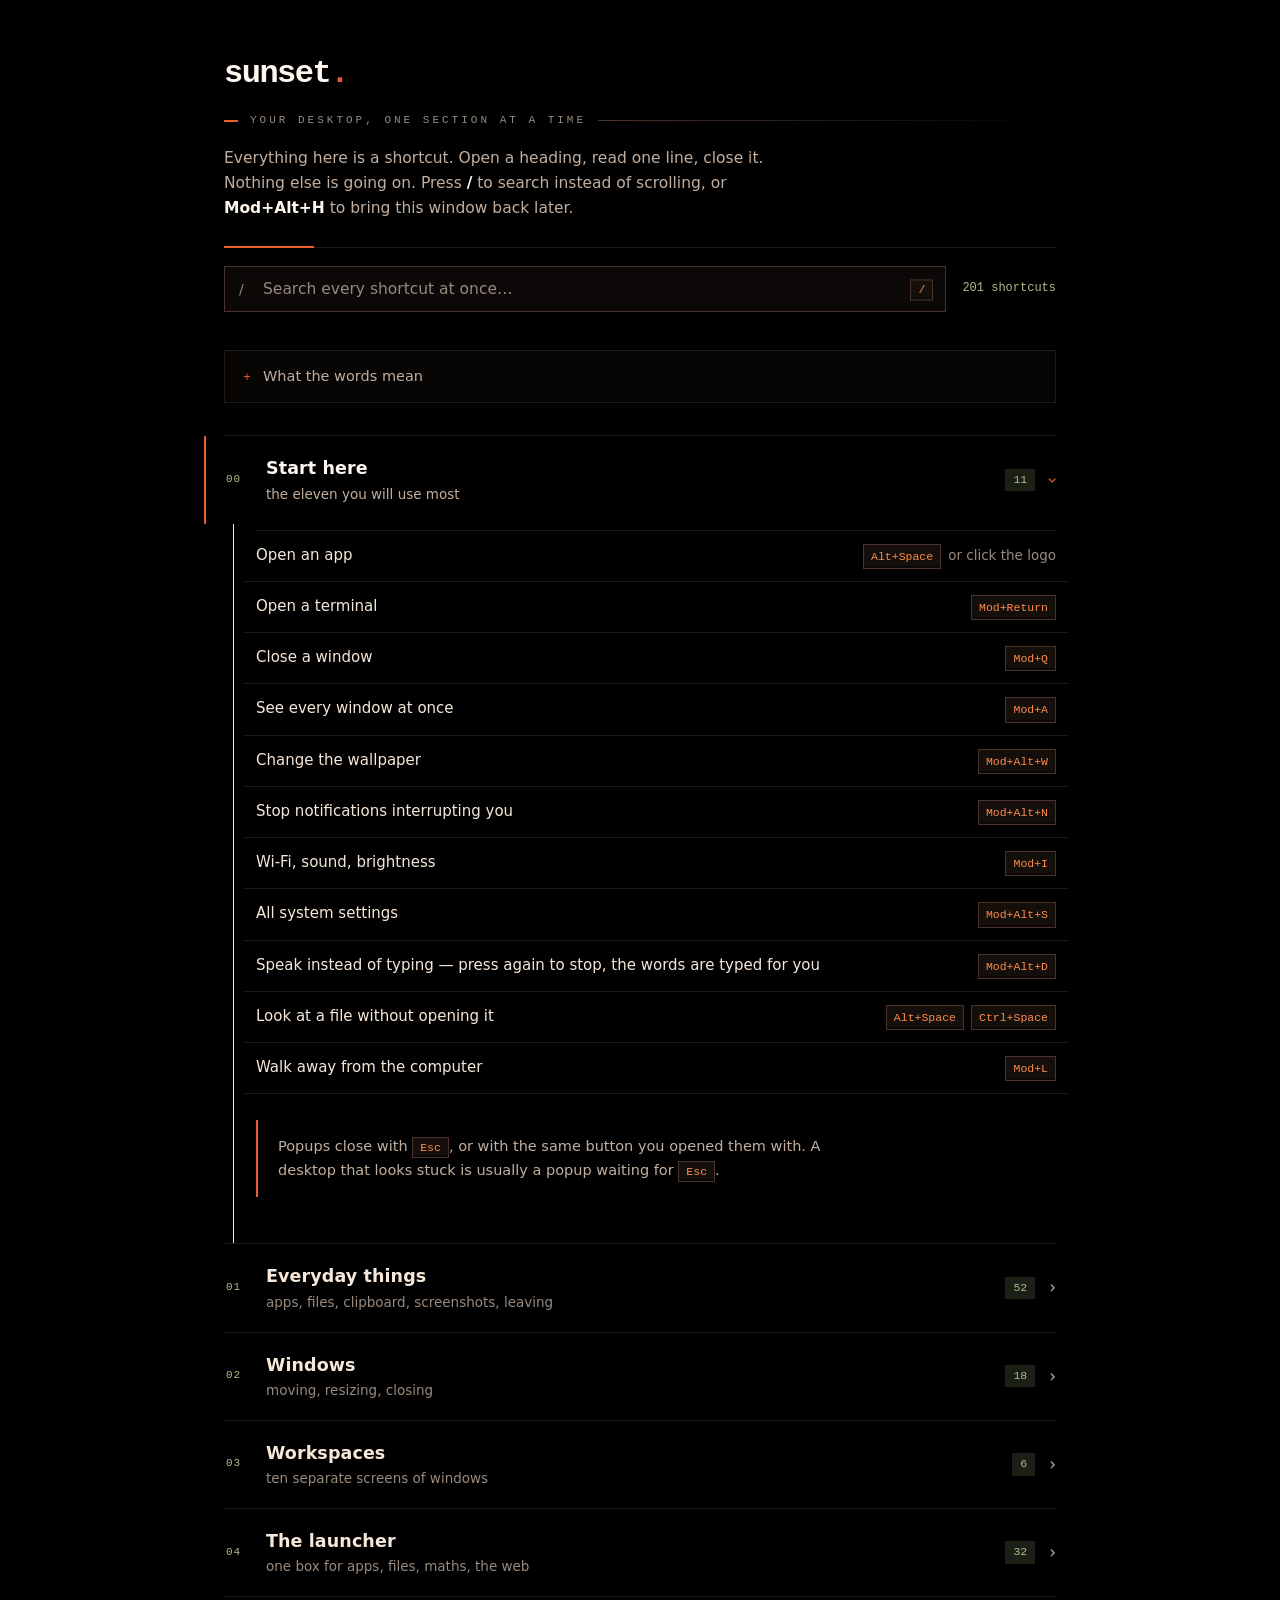
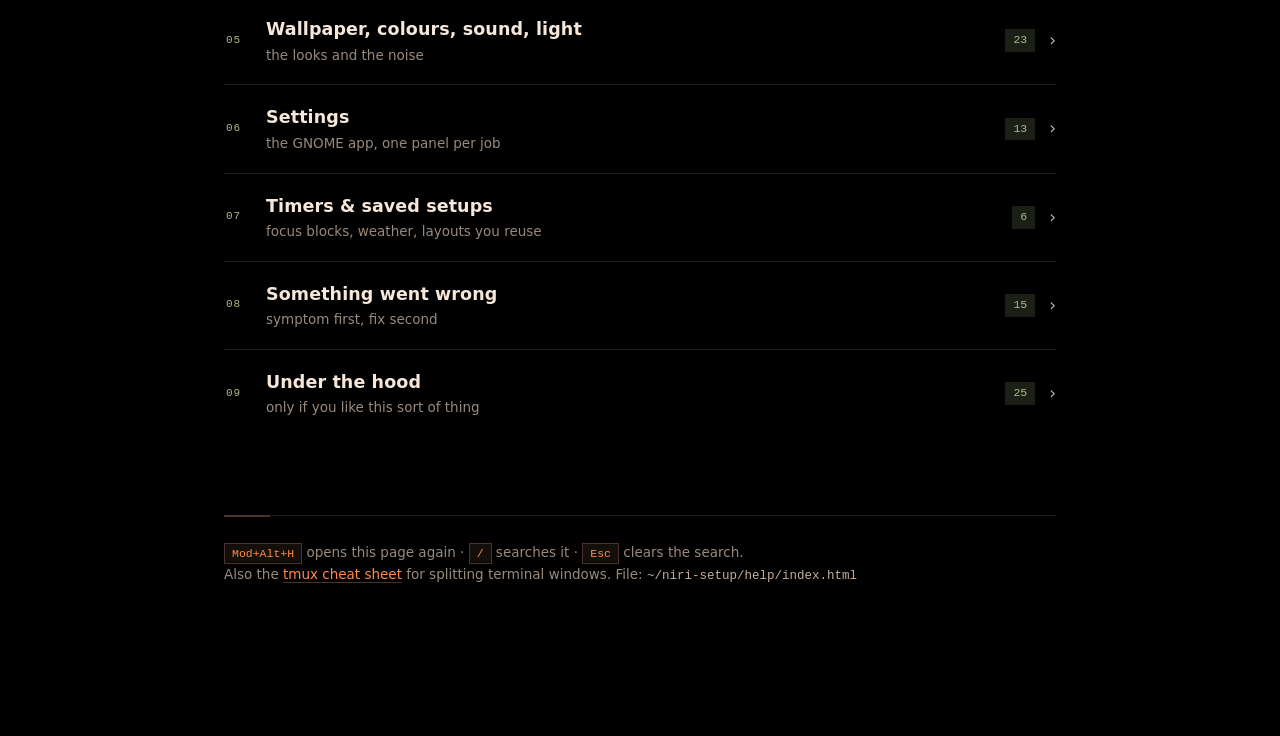
==== help/index.html @ d9ef0328 "lts" ====
<!DOCTYPE html>
<html lang="en">
<head>
<meta charset="UTF-8">
<meta name="viewport" content="width=device-width, initial-scale=1.0">
<title>sunset. — Your Desktop, at a Glance</title>
<!--
  help/index.html — the one help page for this desktop.

  DESIGN: progressive disclosure. Ten headings, ONE section open at a time
  (Start here ships open). The first screen is a list of ten short lines, so
  you can see the whole guide without reading any of it. You open only the
  section you need; searching below opens the matches and nothing else.

  Rules for editing:
    * Ten sections, no more. If a section grows past ~20 rows, split the
      overflow into its own section or push it into a collapsed <details>.
    * Every row answers "I want to ___", never "the action called ___ does".
    * Group rows under a short .sub label (Move / Resize / Close) so the open
      section scans in chunks instead of one long list.
    * Accent orange means ONE thing: a key you press. Prose never wears it.
    * Prose is sans-serif; the mono face is reserved for the wordmark,
      keycaps and commands.
    * Terminal material, config paths and IPC targets go in a collapsed
      <details class="more"> at the bottom of a section — never inline.
    * Only real, currently-bound things get a shortcut. No aspirational
      controls, no placeholders.
  Replaces the in-shell Help Center popup (deleted 2026-10-02); opened by
  scripts/open-help.sh (Mod+Alt+H) in a Brave --app window, re-run to close.
  Self-contained: inline CSS + JS, no external deps.
  Theme: Sunset Orange AMOLED (taste.md tokens).

  Updated 2026-10-04 to cover the utilities added since it was written:
  voice dictation (whisrs, Mod+Alt+D / Mod+Alt+Shift+D / Mod+Alt+Escape),
  the launcher Quick Look preview (Ctrl+Space), the screenshot menu's real
  row list, the Now Playing card as a player AND a downloader (Mod+Alt+M),
  and the launcher's pinned Controls section. Every keycap on this page is
  checked against niri/binds.kdl + niri/binds-quickshell.kdl, and every
  "rows 1-N" claim is checked against the owning QML's own list.
-->
<style>
  /* ------------------------------------------------------------------
     Palette. Warm off-white ramp on AMOLED black so body text is
     comfortable to read for long stretches; the sunset orange is reserved
     for ONE job — something you can press. Olive is the quiet second
     voice (section numbers, counts). Everything has >= 4.5:1 on #000.
     ------------------------------------------------------------------ */
  :root {
    --bg: #000000;
    --bg-soft: #070504;
    --panel: #0C0807;
    --panel-warm: #150F0C;
    --line: #241A15;
    --line-strong: #4A332A;
    --accent: #E85D2F;
    --accent-hi: #FF8B4A;
    --olive: #A9BE86;
    --olive-dim: rgba(169, 190, 134, 0.16);
    --text: #F6E7D9;
    --text-hi: #FFF6EE;
    --text-2: #C2AE9E;
    --text-3: #98897D;
    --sans: "Noto Sans", system-ui, "Segoe UI", Roboto, Arial, sans-serif;
    --mono: "JetBrainsMono NF", "JetBrains Mono", ui-monospace, monospace;
  }
  * { box-sizing: border-box; margin: 0; padding: 0; }
  html { scroll-behavior: smooth; }
  body {
    background: var(--bg);
    color: var(--text);
    font-family: var(--sans);
    font-size: 15.5px;
    line-height: 1.62;
    -webkit-font-smoothing: antialiased;
    min-height: 100vh;
  }
  /* Resting glow, top right. No animation — taste.md: glow only at rest. */
  body::before {
    content: ""; position: fixed; top: 0; left: 0; right: 0; height: 460px;
    pointer-events: none; z-index: 0;
    background: radial-gradient(940px 380px at 72% -16%, rgba(var(--accent-rgb), 0.2), transparent 72%);
  }
  ::selection { background: var(--accent); color: var(--bg); }
  .wrap { position: relative; z-index: 1; max-width: 880px; margin: 0 auto; padding: 0 24px 150px; }

  /* ---------------- header ---------------- */
  header.hero { position: relative; padding: 48px 0 26px; border-bottom: 1px solid var(--line); }
  header.hero::after {
    content: ""; position: absolute; left: 0; bottom: -1px;
    width: 90px; height: 2px; background: var(--accent);
  }
  .wordmark {
    font-family: var(--mono); font-size: 32px; font-weight: 700;
    letter-spacing: -1.5px; color: var(--text-hi);
  }
  .wordmark .dot { color: var(--accent); }
  .hero .sub {
    margin-top: 12px; font-family: var(--mono); font-size: 11px;
    letter-spacing: 3px; color: var(--text-3);
  }
  .hero .lead {
    margin-top: 16px; max-width: 60ch; color: var(--text-2); font-size: 15.5px;
  }
  .hero .lead b { color: var(--text-hi); font-weight: 600; }

  /* ---------------- keycaps: the only orange in the body ---------------- */
  kbd {
    font-family: var(--mono); font-size: 11.5px; line-height: 1.5;
    color: var(--accent-hi); background: var(--panel-warm);
    border: 1px solid var(--line-strong); border-radius: 0;
    padding: 3px 7px; white-space: nowrap;
    box-shadow: inset 0 -2px 0 rgba(0, 0, 0, 0.45);
  }

  /* ---------------- search ---------------- */
  .toolbar {
    position: sticky; top: 0; z-index: 20;
    background: rgba(0, 0, 0, 0.93);
    backdrop-filter: blur(10px);
    padding: 18px 0 16px;
    display: flex; gap: 16px; align-items: center;
  }
  .searchbox { position: relative; flex: 1; }
  .searchbox input {
    width: 100%; background: var(--panel); color: var(--text-hi);
    border: 1px solid var(--line-strong); padding: 13px 14px 13px 38px;
    font-family: var(--sans); font-size: 15.5px; outline: none;
    transition: border-color 120ms linear, box-shadow 120ms linear;
  }
  .searchbox input::placeholder { color: var(--text-3); }
  .searchbox input:focus { border-color: var(--accent); box-shadow: 0 0 0 3px rgba(var(--accent-rgb), 0.13); }
  .searchbox .mag { position: absolute; left: 15px; top: 50%; transform: translateY(-50%); color: var(--text-3); font-size: 14px; pointer-events: none; }
  .searchbox .kbd-hint { position: absolute; right: 13px; top: 50%; transform: translateY(-50%); }
  .count { font-family: var(--mono); font-size: 12px; color: var(--olive); white-space: nowrap; }

  /* ---------------- collapsed side panels ---------------- */
  details.vocab { margin-top: 22px; background: var(--bg-soft); border: 1px solid var(--line); }
  details.vocab > summary, details.more > summary {
    cursor: pointer; padding: 14px 18px; color: var(--text-2);
    font-size: 14.5px; list-style: none;
    transition: color 120ms linear, background 120ms linear;
  }
  details.vocab > summary::-webkit-details-marker, details.more > summary::-webkit-details-marker { display: none; }
  details.vocab > summary::before, details.more > summary::before {
    content: "+"; display: inline-block; width: 20px;
    font-family: var(--mono); font-size: 13px; color: var(--accent);
  }
  details.vocab[open] > summary::before, details.more[open] > summary::before { content: "2"; }
  details.vocab > summary:hover, details.more > summary:hover { color: var(--text-hi); background: rgba(var(--text-rgb), 0.02); }
  .vocab-grid {
    display: grid; grid-template-columns: repeat(auto-fit, minmax(190px, 1fr));
    gap: 26px 34px; padding: 8px 18px 24px;
  }
  .vocab-grid dt { color: var(--text-hi); font-size: 14.5px; font-weight: 600; }
  .vocab-grid dd { color: var(--text-2); font-size: 13.5px; margin-top: 4px; }

  /* ---------------- sections: one open at a time ---------------- */
  main { margin-top: 32px; }
  details.sec { border-top: 1px solid var(--line); }
  details.sec.hidden { display: none; }
  details.sec > summary {
    cursor: pointer; list-style: none;
    display: flex; align-items: center; gap: 20px;
    padding: 18px 20px; margin: 0 -20px;
    border-left: 2px solid transparent;
    transition: background 130ms linear, border-color 130ms linear;
  }
  details.sec > summary::-webkit-details-marker { display: none; }
  details.sec > summary:hover { background: var(--bg-soft); }
  .sec-num { font-family: var(--mono); font-size: 11px; color: var(--olive); letter-spacing: 1px; min-width: 20px; }
  .sec-main { flex: 1 1 auto; display: flex; flex-direction: column; gap: 1px; min-width: 0; }
  .sec-title { font-size: 17.5px; font-weight: 600; color: var(--text); letter-spacing: 0.1px; }
  .sec-hint { font-size: 13.5px; color: var(--text-3); }
  .sec-meta { display: flex; align-items: center; gap: 14px; flex-shrink: 0; }
  .sec-count {
    font-family: var(--mono); font-size: 11.5px; color: var(--olive);
    background: var(--olive-dim); border: 1px solid rgba(var(--olive-rgb), 0.2);
    padding: 2px 8px; white-space: nowrap;
  }
  .chev { font-size: 17px; color: var(--text-2); transition: transform 160ms ease, color 160ms ease; display: inline-block; line-height: 1; }
  details.sec > summary:hover .chev { color: var(--accent-hi); }
  details.sec > summary:hover .sec-title { color: var(--text-hi); }
  details.sec > summary:hover .sec-count { background: rgba(var(--olive-rgb), 0.22); }
  details.sec[open] > summary {
    border-left-color: var(--accent);
    background: linear-gradient(90deg, rgba(var(--accent-rgb), 0.09), rgba(var(--accent-rgb), 0) 55%);
  }
  details.sec[open] > summary .sec-title { color: var(--text-hi); }
  details.sec[open] > summary .sec-hint { color: var(--text-2); }
  details.sec[open] .chev { transform: rotate(90deg); color: var(--accent); }

  .sec-body {
    padding: 6px 0 40px 22px;
    border-left: 1px solid var(--line);
    margin-left: 9px;
  }
  details.sec[open] > .sec-body { border-left-color: rgba(var(--accent-rgb), 0.4); }
  .sec-body .blurb { color: var(--text-2); font-size: 15px; max-width: 62ch; margin: 6px 0 26px; }
  .sec-body .blurb kbd { font-size: 11px; }

  /* ---------------- chunk labels inside an open section ---------------- */
  .sub {
    display: flex; align-items: center; gap: 12px;
    font-family: var(--mono); font-size: 10.5px; letter-spacing: 2.2px;
    color: var(--olive); text-transform: uppercase;
    margin: 30px 0 8px;
  }
  .sub::before { content: ""; width: 14px; height: 2px; background: var(--accent); flex: 0 0 auto; }
  .sub::after { content: ""; flex: 1 1 auto; height: 1px; background: linear-gradient(90deg, var(--line-strong), transparent); }
  .sub:first-of-type { margin-top: 8px; }

  /* ---------------- rows ---------------- */
  .rows { border-top: 1px solid var(--line); }
  .row {
    display: flex; justify-content: space-between; align-items: baseline;
    gap: 10px 30px; padding: 12px 12px; margin: 0 -12px;
    border-bottom: 1px solid var(--line); flex-wrap: wrap;
    transition: background 110ms linear;
  }
  .row:hover { background: rgba(var(--text-rgb), 0.022); }
  .row.hidden { display: none; }
  .row .desc { color: var(--text); font-size: 15px; min-width: 0; flex: 1 1 280px; }
  .row .desc .dim { color: var(--text-3); }
  .row .desc .danger { color: var(--accent-hi); }
  .row .keys { display: flex; align-items: baseline; gap: 7px; flex-wrap: wrap; justify-content: flex-end; min-width: 0; }
  .row > * { min-width: 0; }
  .row .hint { font-size: 13.5px; color: var(--text-3); white-space: nowrap; }
  .pill {
    font-family: var(--mono); font-size: 11.5px; color: var(--text-2);
    background: var(--panel); border: 1px solid var(--line);
    padding: 3px 8px; max-width: 100%; overflow-wrap: anywhere;
  }
  .pill.cmd { color: var(--accent-hi); border-color: var(--line-strong); background: var(--panel-warm); }
  .empty-msg {
    display: none; margin-top: 26px; padding: 18px 20px;
    background: var(--bg-soft); border: 1px solid var(--line);
    color: var(--text-2); font-size: 15px;
  }
  .empty-msg.visible { display: block; }

  /* searching: mark what survived */
  body.filtering .row:not(.hidden) { background: rgba(var(--accent-rgb), 0.07); }
  body.filtering .row:not(.hidden):hover { background: rgba(var(--accent-rgb), 0.11); }

  /* ---------------- notes & collapsed extras ---------------- */
  .note {
    margin: 26px 0 6px; padding: 15px 20px;
    background: rgba(var(--text-rgb), 0.028);
    border-left: 2px solid var(--accent);
    color: var(--text-2); font-size: 14.5px; max-width: 66ch;
  }
  .note b { color: var(--text-hi); font-weight: 600; }
  code { font-family: var(--mono); font-size: 12.5px; color: var(--text-2); }
  .note code { color: var(--accent-hi); }
  a { color: var(--accent-hi); text-decoration: none; border-bottom: 1px solid var(--line-strong); }
  a:hover { border-bottom-color: var(--accent); }

  details.more { margin-top: 28px; background: var(--bg-soft); border: 1px solid var(--line); }
  details.more > summary {
    font-family: var(--mono); font-size: 11px; letter-spacing: 2px; text-transform: uppercase;
  }
  details.more .inner { padding: 4px 18px 20px; }
  details.more p { color: var(--text-2); font-size: 14.5px; margin: 14px 0 18px; max-width: 66ch; }

  footer { position: relative; margin-top: 78px; padding-top: 26px; border-top: 1px solid var(--line); color: var(--text-3); font-size: 13.5px; }
  footer::after { content: ""; position: absolute; left: 0; top: -1px; width: 46px; height: 2px; background: var(--line-strong); }

  @media (max-width: 720px) {
    .wrap { padding: 0 16px 90px; }
    .sec-hint { display: none; }
    .row { align-items: flex-start; }
    .row .keys { justify-content: flex-start; }
    .sec-body { padding-left: 0; margin-left: 0; border-left: 0; }
    details.sec > summary { padding: 16px 12px; margin: 0 -12px; }
  }
  @media print {
    .toolbar { display: none; }
    details.sec { page-break-inside: avoid; }
    details.sec > summary { display: none; }
    body::before { display: none; }
    body { font-size: 12px; }
  }
</style>
<!-- Dynamic palette: written by scripts/sync-external-theme.py from the palette
     quickshell has active (services/Theme.qml). Loaded AFTER the inline <style>
     so its :root wins on equal specificity; the inline block above is the
     sunset fallback for when this file has not been generated yet. Reload the
     page after switching theme. -->
<link rel="stylesheet" href="theme.css">

</head>
<body>
<div class="wrap">

  <header class="hero">
    <div class="wordmark">sunset<span class="dot">.</span></div>
    <div class="sub">YOUR DESKTOP, ONE SECTION AT A TIME</div>
    <p class="lead">
      Everything here is a shortcut. Open a heading, read one line, close it.
      Nothing else is going on. Press <b>/</b> to search instead of scrolling,
      or <b>Mod+Alt+H</b> to bring this window back later.
    </p>
  </header>

  <div class="toolbar">
    <div class="searchbox">
      <span class="mag">/</span>
      <input id="search" type="text" placeholder="Search every shortcut at once…" autocomplete="off" spellcheck="false">
      <span class="kbd-hint"><kbd>/</kbd></span>
    </div>
    <div class="count" id="count"></div>
  </div>

  <details class="vocab">
    <summary>What the words mean</summary>
    <div class="vocab-grid">
      <div><dt>Mod</dt><dd>The Windows / Super key. Every shortcut here starts with it.</dd></div>
      <div><dt>Column</dt><dd>One window. Windows sit side by side instead of on top of each other.</dd></div>
      <div><dt>Workspace</dt><dd>A separate screenful of windows — tabs for your whole desktop.</dd></div>
      <div><dt>The bar</dt><dd>The thin strip at the top: clock, sound, wifi, battery, power.</dd></div>
      <div><dt>Popup</dt><dd>A small panel over the desktop. <kbd>Esc</kbd> closes it.</dd></div>
      <div><dt>Screenshot menu</dt><dd>The one panel holding every capture tool — region, window, screen, scrolling, recording and text extraction. <kbd>Mod+Shift+5</kbd>.</dd></div>
      <div><dt>Dictation</dt><dd>You talk, the words are typed into whatever you were already typing in. Entirely on this machine — no account, no internet. <kbd>Mod+Alt+D</kbd>.</dd></div>
      <div><dt>Preview</dt><dd>Look at a file without opening it. Inside the launcher, <kbd>Ctrl+Space</kbd>.</dd></div>
      <div><dt>Now Playing</dt><dd>The music card under the bar — what is playing, plus a player for your own <code>~/Music</code>. <kbd>Mod+Alt+M</kbd>.</dd></div>
    </div>
  </details>

  <main id="main">
    <p class="empty-msg" id="empty">Nothing matches that. Try one word — <kbd>wallpaper</kbd>, <kbd>screenshot</kbd>, <kbd>wifi</kbd>.</p>

    <!-- ================= 00 ================= -->
    <details class="sec" id="start" open>
      <summary>
        <span class="sec-num">00</span>
        <span class="sec-main">
          <span class="sec-title">Start here</span>
          <span class="sec-hint">the eleven you will use most</span>
        </span>
        <span class="sec-meta"><span class="sec-count"><span class="n">11</span></span><span class="chev">&#8250;</span></span>
      </summary>
      <div class="sec-body">
        <div class="rows">
          <div class="row"><span class="desc">Open an app</span><span class="keys"><kbd>Alt+Space</kbd><span class="hint">or click the logo</span></span></div>
          <div class="row"><span class="desc">Open a terminal</span><span class="keys"><kbd>Mod+Return</kbd></span></div>
          <div class="row"><span class="desc">Close a window</span><span class="keys"><kbd>Mod+Q</kbd></span></div>
          <div class="row"><span class="desc">See every window at once</span><span class="keys"><kbd>Mod+A</kbd></span></div>
          <div class="row"><span class="desc">Change the wallpaper</span><span class="keys"><kbd>Mod+Alt+W</kbd></span></div>
          <div class="row"><span class="desc">Stop notifications interrupting you</span><span class="keys"><kbd>Mod+Alt+N</kbd></span></div>
          <div class="row"><span class="desc">Wi-Fi, sound, brightness</span><span class="keys"><kbd>Mod+I</kbd></span></div>
          <div class="row"><span class="desc">All system settings</span><span class="keys"><kbd>Mod+Alt+S</kbd></span></div>
          <div class="row"><span class="desc">Speak instead of typing — press again to stop, the words are typed for you</span><span class="keys"><kbd>Mod+Alt+D</kbd></span></div>
          <div class="row"><span class="desc">Look at a file without opening it</span><span class="keys"><kbd>Alt+Space</kbd><kbd>Ctrl+Space</kbd></span></div>
          <div class="row"><span class="desc">Walk away from the computer</span><span class="keys"><kbd>Mod+L</kbd></span></div>
        </div>
        <div class="note">Popups close with <kbd>Esc</kbd>, or with the same button you opened them with. A desktop that looks stuck is usually a popup waiting for <kbd>Esc</kbd>.</div>
      </div>
    </details>

    <!-- ================= 01 ================= -->
    <details class="sec" id="everyday">
      <summary>
        <span class="sec-num">01</span>
        <span class="sec-main">
          <span class="sec-title">Everyday things</span>
          <span class="sec-hint">apps, files, clipboard, screenshots, leaving</span>
        </span>
        <span class="sec-meta"><span class="sec-count"><span class="n">52</span></span><span class="chev">&#8250;</span></span>
      </summary>
      <div class="sec-body">
        <div class="sub">Opening things</div>
        <div class="rows">
          <div class="row"><span class="desc">Open any app — type its name</span><span class="keys"><kbd>Alt+Space</kbd><kbd>Mod+Ctrl+Return</kbd></span></div>
          <div class="row"><span class="desc">Open a terminal</span><span class="keys"><kbd>Mod+Return</kbd></span></div>
          <div class="row"><span class="desc">Open a terminal that slides in and out of the way</span><span class="keys"><kbd>Mod+Grave</kbd></span></div>
          <div class="row"><span class="desc">Open the web browser</span><span class="keys"><kbd>Mod+B</kbd></span></div>
          <div class="row"><span class="desc">Open the file manager</span><span class="keys"><kbd>Mod+E</kbd></span></div>
          <div class="row"><span class="desc">Find a file anywhere in your home</span><span class="keys"><kbd>Alt+Space</kbd><kbd>/</kbd><span class="hint">then the name</span></span></div>
          <div class="row"><span class="desc">Jump to a window that is already open</span><span class="keys"><kbd>Alt+Space</kbd><kbd>$</kbd><span class="hint">then its name</span></span></div>
        </div>

        <div class="sub">Clipboard</div>
        <div class="rows">
          <div class="row"><span class="desc">See the things you copied</span><span class="keys"><kbd>Mod+C</kbd></span></div>
          <div class="row"><span class="desc">Throw the clipboard away and start fresh</span><span class="keys"><kbd>Mod+Shift+C</kbd></span></div>
          <div class="row"><span class="desc">Save whatever is on the clipboard as a picture</span><span class="keys"><kbd>Mod+Shift+V</kbd></span></div>
          <div class="row"><span class="desc">Delete only the newest clipboard entry</span><span class="keys"><kbd>Mod+Shift+D</kbd></span></div>
        </div>

        <div class="sub">Screenshots</div>
        <div class="rows">
          <div class="row"><span class="desc">Open the screenshot menu — every capture tool in one place</span><span class="keys"><kbd>Mod+Shift+5</kbd><kbd>Mod+Alt+Shift+S</kbd></span></div>
          <div class="row"><span class="desc">Pick, annotate &amp; redact — then a floating bar offers OCR (copy recognized text), Copy, Open, Delete</span><span class="keys"><kbd>Mod+Ctrl+S</kbd></span></div>
          <div class="row"><span class="desc">Scrolling capture — pick the area, it scrolls &amp; stitches; press again to stop early</span><span class="keys"><kbd>Mod+Shift+S</kbd></span></div>
          <div class="row"><span class="desc">Copy the text out of your last screenshot</span><span class="keys"><span class="hint">screenshot menu → OCR</span></span></div>
          <div class="row"><span class="desc">Start or stop a screen recording</span><span class="keys"><kbd>Mod+Shift+R</kbd><span class="hint">or the red dot beside the clock</span></span></div>
          <div class="row"><span class="desc">One window, or the whole screen, straight to a file</span><span class="keys"><kbd>Ctrl+Print</kbd><kbd>Shift+Print</kbd></span></div>
          <div class="row"><span class="desc">Open the same menu from the desktop or the bar</span><span class="keys"><span class="hint">right-click either one</span></span></div>
          <div class="row"><span class="desc">Find it by name instead of remembering the key</span><span class="keys"><kbd>Alt+Space</kbd><span class="hint">then</span><span class="pill">screenshot</span></span></div>
        </div>

        <details class="more">
          <summary>How the screenshot menu itself works</summary>
          <div class="inner">
            <p>The menu is the one place every capture tool lives, and it is entirely keyboard-driven. Pick a row with <kbd>↑</kbd> <kbd>↓</kbd> or <kbd>j</kbd> <kbd>k</kbd>, press <kbd>1</kbd>–<kbd>9</kbd> to jump straight to one, then <kbd>Enter</kbd> to run it. <kbd>Esc</kbd> closes it without doing anything. <b>The digit only moves the selection</b> — it never starts a capture, so a slip of the finger cannot begin a screen recording. The line at the bottom always explains what the selected row will do.</p>
            <div class="rows">
              <div class="row"><span class="desc">Move, then run</span><span class="keys"><kbd>↑</kbd><kbd>↓</kbd><kbd>Enter</kbd></span></div>
              <div class="row"><span class="desc">Jump to a row without running it</span><span class="keys"><kbd>1</kbd>–<kbd>9</kbd></span></div>
              <div class="row"><span class="desc">Open it</span><span class="keys"><kbd>Mod+Shift+5</kbd><kbd>Mod+Alt+Shift+S</kbd><span class="hint">or</span><span class="pill">screenshot</span></span></div>
              <div class="row"><span class="desc">Region · Window · Screen</span><span class="keys"><span class="hint">rows 1–3</span></span></div>
              <div class="row"><span class="desc">Scroll · Record · OCR</span><span class="keys"><span class="hint">rows 4–6</span></span></div>
              <div class="row"><span class="desc">Screenshots folder · Videos folder</span><span class="keys"><span class="hint">rows 7–8</span></span></div>
              <div class="row"><span class="desc">Take the camera icon out of the bar</span><span class="keys"><span class="hint">row 9 · Unpin from bar</span></span></div>
              <div class="row"><span class="desc">Where pictures are saved</span><span class="keys"><span class="pill">~/Pictures/Screenshots</span></span></div>
              <div class="row"><span class="desc">The same menu, from a terminal or a script</span><span class="keys"><span class="pill cmd">qs -c sunset ipc call capture toggle</span></span></div>
            </div>
          </div>
        </details>

        <div class="sub">Voice typing</div>
        <div class="rows">
          <div class="row"><span class="desc">Start talking — press <b>again</b> to stop, and the words are typed into whatever you were typing in</span><span class="keys"><kbd>Mod+Alt+D</kbd></span></div>
          <div class="row"><span class="desc">Throw away the sentence you just said</span><span class="keys"><kbd>Mod+Alt+Shift+D</kbd></span></div>
          <div class="row"><span class="desc">Voice typing is stuck and will not stop — this always frees it</span><span class="keys"><kbd>Mod+Alt+Escape</kbd></span></div>
          <div class="row"><span class="desc">See who is using the microphone right now</span><span class="keys"><span class="hint">the panic key, then <b>mic</b></span></span></div>
        </div>

        <div class="sub">Music</div>
        <div class="rows">
          <div class="row"><span class="desc">Open the music card — what is playing, with its own seek bar</span><span class="keys"><kbd>Mod+Alt+M</kbd><span class="hint">or the note in the bar</span></span></div>
          <div class="row"><span class="desc">Play your own music from <code>~/Music</code> — pick a track from the list inside the card</span><span class="keys"><span class="hint">card → Library</span></span></div>
          <div class="row"><span class="desc">Play the whole folder shuffled, forever</span><span class="keys"><span class="hint">card → Library → shuffle</span></span></div>
          <div class="row"><span class="desc">Save what you are listening to into <code>~/Music</code> — as an MP3 or an MP4</span><span class="keys"><span class="hint">card → download arrow</span></span></div>
          <div class="row"><span class="desc">Save some <b>other</b> video instead — paste its link into the same box</span><span class="keys"><span class="hint">card → download arrow → link</span></span></div>
        </div>

        <details class="more">
          <summary>How voice typing behaves</summary>
          <div class="inner">
            <p>It runs entirely on this machine: nothing is uploaded and there is no account. It listens when you ask and stops on a pause, and it types into whichever window you were already using — a terminal, a chat, a document — rather than opening one of its own.</p>
            <div class="rows">
              <div class="row"><span class="desc">It is a toggle, not hold-to-talk</span><span class="keys"><span class="hint">press once to start, once to stop</span></span></div>
              <div class="row"><span class="desc">Stop when you go quiet</span><span class="keys"><span class="hint">a pause ends the recording</span></span></div>
              <div class="row"><span class="desc">Know when it is listening</span><span class="keys"><span class="hint">an overlay, plus a dot in the bar</span></span></div>
              <div class="row"><span class="desc">If the dot in the bar lights up for another program, that one is recording too</span><span class="keys"><span class="hint">the dot follows the microphone, not the app</span></span></div>
            </div>
            <p>The <kbd>Mod+Alt+Escape</kbd> key is the escape hatch. A normal stop is enough almost every time; it exists for the rare moment where the microphone stays open no matter what you press, and it is safe to mash — it touches nothing else on your computer.</p>
          </div>
        </details>

        <details class="more">
          <summary>How saving music works</summary>
          <div class="inner">
            <p>Leave the link box empty and the card saves <b>what is playing right now</b>. Paste a link into it and the card saves <b>that</b> instead — if the link is unusable it tells you why rather than quietly saving something else.</p>
            <div class="rows">
              <div class="row"><span class="desc">Audio, best quality</span><span class="keys"><span class="pill">Audio · MP3 · Best</span></span></div>
              <div class="row"><span class="desc">Audio, smaller file</span><span class="keys"><span class="pill">320k</span><span class="pill">128k</span></span></div>
              <div class="row"><span class="desc">Video</span><span class="keys"><span class="pill">MP4 · 1080p</span><span class="pill">720p</span><span class="pill">480p</span></span></div>
              <div class="row"><span class="desc">Use the link the player already knows</span><span class="keys"><span class="hint">link box → Use this track's link</span></span></div>
              <div class="row"><span class="desc">Where it lands</span><span class="keys"><span class="pill">~/Music</span></span></div>
              <div class="row"><span class="desc">A second copy of the same song is caught and removed for you</span><span class="keys"><span class="hint">you are told which one was kept</span></span></div>
              <div class="row"><span class="dim">A saved link keeps its own title and name. Browsers often hide the real link from their players, so with nothing pasted the card searches for the artist and title instead.</span><span class="keys"></span></div>
            </div>
          </div>
        </details>

        <div class="sub">Sharing</div>
        <div class="rows">
          <div class="row"><span class="desc">Send a file to your phone or another computer</span><span class="keys"><kbd>Mod+S</kbd></span></div>
        </div>

        <div class="sub">Leaving</div>
        <div class="rows">
          <div class="row"><span class="desc">Lock the screen and step away</span><span class="keys"><kbd>Mod+L</kbd></span></div>
          <div class="row"><span class="desc">Power off, restart, log out — a menu of choices</span><span class="keys"><span class="hint">click the power icon in the bar</span></span></div>
          <div class="row"><span class="desc">The same menu from anywhere</span><span class="keys"><span class="hint">right-click the bar</span></span></div>
        </div>
      </div>
    </details>

    <!-- ================= 02 ================= -->
    <details class="sec" id="windows">
      <summary>
        <span class="sec-num">02</span>
        <span class="sec-main">
          <span class="sec-title">Windows</span>
          <span class="sec-hint">moving, resizing, closing</span>
        </span>
        <span class="sec-meta"><span class="sec-count"><span class="n">18</span></span><span class="chev">&#8250;</span></span>
      </summary>
      <div class="sec-body">
        <p class="blurb">Windows sit side by side in columns instead of covering each other. Both <kbd>Mod+HJKL</kbd> and the arrow keys move between them.</p>

        <div class="sub">Moving around</div>
        <div class="rows">
          <div class="row"><span class="desc">Window on the left / right / up / down</span><span class="keys"><kbd>Mod+H</kbd><kbd>Mod+Shift+H</kbd><kbd>Mod+K</kbd><kbd>Mod+J</kbd></span></div>
          <div class="row"><span class="desc">The very first / the very last window</span><span class="keys"><kbd>Mod+Home</kbd><kbd>Mod+End</kbd></span></div>
          <div class="row"><span class="desc">Scroll sideways to reach columns off-screen</span><span class="keys"><span class="hint">wheel · two-finger swipe</span></span></div>
        </div>

        <div class="sub">Moving windows</div>
        <div class="rows">
          <div class="row"><span class="desc">Push this window left / right / up / down</span><span class="keys"><kbd>Mod+Ctrl+Left</kbd><kbd>Mod+Ctrl+Right</kbd><kbd>Mod+Ctrl+Up</kbd><kbd>Mod+Ctrl+Down</kbd></span></div>
          <div class="row"><span class="desc">Send it to the very start / the very end</span><span class="keys"><kbd>Mod+Ctrl+Home</kbd><kbd>Mod+Ctrl+End</kbd></span></div>
          <div class="row"><span class="desc">Pull it out into a column of its own</span><span class="keys"><kbd>Mod+Comma</kbd></span></div>
          <div class="row"><span class="desc">Push it into the column on the other side</span><span class="keys"><kbd>Mod+Period</kbd></span></div>
          <div class="row"><span class="desc">Swap it with the window next to it</span><span class="keys"><kbd>Mod+BracketLeft</kbd><kbd>Mod+BracketRight</kbd></span></div>
        </div>

        <div class="sub">Sizing</div>
        <div class="rows">
          <div class="row"><span class="desc">Column wider / narrower</span><span class="keys"><kbd>Mod+Shift+Left</kbd><kbd>Mod+Shift+Right</kbd></span></div>
          <div class="row"><span class="desc">Window taller / shorter</span><span class="keys"><kbd>Mod+Shift+Up</kbd><kbd>Mod+Shift+Down</kbd></span></div>
          <div class="row"><span class="desc">Column takes the whole width</span><span class="keys"><kbd>Mod+M</kbd></span></div>
          <div class="row"><span class="desc">Window fills the screen <span class="dim">— press again to leave</span></span><span class="keys"><kbd>Mod+F</kbd></span></div>
          <div class="row"><span class="desc">Any edge, by hand</span><span class="keys"><span class="hint">drag the border</span></span></div>
        </div>

        <div class="sub">Changing a window</div>
        <div class="rows">
          <div class="row"><span class="desc">Close it</span><span class="keys"><kbd>Mod+Q</kbd></span></div>
          <div class="row"><span class="desc">Let it hover on top instead of tiling</span><span class="keys"><kbd>Mod+T</kbd></span></div>
          <div class="row"><span class="desc">Line up a column's windows as tabs</span><span class="keys"><kbd>Mod+Shift+T</kbd></span></div>
          <div class="row"><span class="desc">See everything on this workspace, big</span><span class="keys"><kbd>Mod+A</kbd><span class="hint">Esc to leave</span></span></div>
          <div class="row"><span class="desc">Close several windows quickly</span><span class="keys"><kbd>Mod+Q</kbd><span class="hint">repeat while holding Mod</span></span></div>
        </div>
      </div>
    </details>

    <!-- ================= 03 ================= -->
    <details class="sec" id="spaces">
      <summary>
        <span class="sec-num">03</span>
        <span class="sec-main">
          <span class="sec-title">Workspaces</span>
          <span class="sec-hint">ten separate screens of windows</span>
        </span>
        <span class="sec-meta"><span class="sec-count"><span class="n">6</span></span><span class="chev">&#8250;</span></span>
      </summary>
      <div class="sec-body">
        <p class="blurb">Give one to work, one to chat, one to videos. You never have to close anything to get a clean desktop.</p>
        <div class="rows">
          <div class="row"><span class="desc">Jump to workspace 1 … 10</span><span class="keys"><kbd>Mod+1</kbd><kbd>Mod+2</kbd><kbd>…</kbd><kbd>Mod+0</kbd></span></div>
          <div class="row"><span class="desc">Next / previous workspace</span><span class="keys"><kbd>Mod+Page_Down</kbd><kbd>Mod+Page_Up</kbd></span></div>
          <div class="row"><span class="desc">Take this window with me</span><span class="keys"><kbd>Mod+Ctrl+1</kbd><kbd>Mod+Ctrl+2</kbd><kbd>…</kbd><kbd>Mod+Ctrl+0</kbd></span></div>
          <div class="row"><span class="desc">Send it to the next / previous workspace</span><span class="keys"><kbd>Mod+Ctrl+Page_Down</kbd><kbd>Mod+Ctrl+Page_Up</kbd></span></div>
          <div class="row"><span class="desc">See which workspaces have windows</span><span class="keys"><span class="hint">the squares at the left of the bar</span></span></div>
          <div class="row"><span class="desc">Go straight to one by clicking its square</span><span class="keys"><span class="hint">click</span></span></div>
        </div>
      </div>
    </details>

    <!-- ================= 04 ================= -->
    <details class="sec" id="launcher">
      <summary>
        <span class="sec-num">04</span>
        <span class="sec-main">
          <span class="sec-title">The launcher</span>
          <span class="sec-hint">one box for apps, files, maths, the web</span>
        </span>
        <span class="sec-meta"><span class="sec-count"><span class="n">32</span></span><span class="chev">&#8250;</span></span>
      </summary>
      <div class="sec-body">
        <p class="blurb">Press <kbd>Alt+Space</kbd>, type what you want, press <kbd>Enter</kbd>. Start the line with a symbol and it searches something different instead.</p>

        <div class="sub">The symbols</div>
        <div class="rows">
          <div class="row"><span class="desc"><span class="dim">nothing</span> — apps, just type a name</span><span class="keys"><span class="hint">Applications</span></span></div>
          <div class="row"><span class="desc">Do maths without leaving the keyboard</span><span class="keys"><kbd>=</kbd><span class="hint">then 12*8</span></span></div>
          <div class="row"><span class="desc">Jump to a window that is already open</span><span class="keys"><kbd>$</kbd><span class="hint">then its name</span></span></div>
          <div class="row"><span class="desc">Paste something you copied earlier</span><span class="keys"><kbd>:</kbd></span></div>
          <div class="row"><span class="desc">Search the web</span><span class="keys"><kbd>@</kbd><span class="hint">then the words</span></span></div>
          <div class="row"><span class="desc">Find a file anywhere in your home</span><span class="keys"><kbd>/</kbd><span class="hint">then the name</span></span></div>
          <div class="row"><span class="desc">Run a shell command</span><span class="keys"><kbd>&gt;</kbd></span></div>
          <div class="row"><span class="desc">Insert an emoji or a symbol by name</span><span class="keys"><kbd>.</kbd></span></div>
          <div class="row"><span class="desc">A to-do list you keep without opening anything</span><span class="keys"><kbd>!</kbd><span class="hint">add · done · rm</span></span></div>
          <div class="row"><span class="desc">Your saved websites</span><span class="keys"><kbd>%</kbd></span></div>
          <div class="row"><span class="desc">Every symbol above, plus the popups and settings</span><span class="keys"><kbd>;</kbd></span></div>
        </div>

        <div class="sub">Before you open it</div>
        <div class="rows">
          <div class="row"><span class="desc">Look at a file without opening it — move with the arrows, close with <kbd>Esc</kbd></span><span class="keys"><kbd>Ctrl+Space</kbd></span></div>
          <div class="row"><span class="desc">See a picture, a PDF or a text file right here in the launcher</span><span class="keys"><span class="hint">preview pane, beside the list</span></span></div>
          <div class="row"><span class="desc">Audio, video, office documents and fonts</span><span class="keys"><span class="hint">opens the system previewer</span></span></div>
          <div class="row"><span class="desc">Turn through the pages of a PDF</span><span class="keys"><kbd>Ctrl+F</kbd><kbd>Ctrl+R</kbd></span></div>
          <div class="row"><span class="desc">Close just the preview, keep searching</span><span class="keys"><kbd>Esc</kbd><span class="hint">again closes the launcher</span></span></div>
          <div class="row"><span class="desc">Keep typing while the preview is open</span><span class="keys"><span class="hint">Space keeps searching</span></span></div>
        </div>

        <div class="sub">The pinned controls</div>
        <div class="rows">
          <div class="row"><span class="desc">A short list of the things you actually use, above everything else</span><span class="keys"><span class="hint">shown with nothing typed</span></span></div>
          <div class="row"><span class="desc">Settings · Help &amp; Guide · Themes · Custom Editor</span><span class="keys"><span class="hint">rows 1–4</span></span></div>
          <div class="row"><span class="desc">Quick Settings · Wi-Fi · Wallpaper · Power · Volume</span><span class="keys"><span class="hint">rows 5–9</span></span></div>
          <div class="row"><span class="desc">Now Playing · Clipboard · Screenshot · Calendar</span><span class="keys"><span class="hint">rows 10–13</span></span></div>
          <div class="row"><span class="desc">Crack the whip · Do Not Disturb</span><span class="keys"><span class="hint">rows 14–15</span></span></div>
          <div class="row"><span class="desc">Jump straight to a window you already have open</span><span class="keys"><span class="hint">the <b>Open</b> section — one row per running app</span></span></div>
          <div class="row"><span class="desc">Your saved sites</span><span class="keys"><kbd>%</kbd></span></div>
        </div>

        <div class="sub">Getting more out of it</div>
        <div class="rows">
          <div class="row"><span class="desc">Only pictures / videos / music / documents / code</span><span class="keys"><kbd>/</kbd><span class="hint">then</span><span class="pill">!img !vid !aud !doc !code</span></span></div>
          <div class="row"><span class="desc">Only inside one folder</span><span class="keys"><kbd>/</kbd><span class="hint">then</span><span class="pill">@home @documents @downloads</span></span></div>
          <div class="row"><span class="desc">Narrow a search by adding words after the slash</span><span class="keys"><span class="pill">/ .pdf invoice @downloads</span></span></div>
          <div class="row"><span class="desc">Drag a file row into a chat or a document</span><span class="keys"><span class="hint">press and drag</span></span></div>
          <div class="row"><span class="desc">Copy a search result instead of opening it</span><span class="keys"><span class="hint">right-click the row</span></span></div>
          <div class="row"><span class="desc">Open the usual sites by name</span><span class="keys"><kbd>@</kbd><span class="hint">then</span><span class="pill">gh yt wiki so r maps</span></span></div>
          <div class="row"><span class="desc">Save a site you use often</span><span class="keys"><kbd>@</kbd><span class="hint">then type</span><span class="pill">-bookmark</span></span></div>
          <div class="row"><span class="desc">Write a note without leaving the keyboard</span><span class="keys"><kbd>!</kbd><span class="hint">add milk</span></span></div>
        </div>

        <div class="note">
          <kbd>Enter</kbd> opens · <kbd>↑</kbd> <kbd>↓</kbd> move · <kbd>Esc</kbd> closes.
          Typing <kbd>/</kbd> in the middle of your words switches to file search without starting over.
        </div>

        <details class="more">
          <summary>Why a file sometimes is not found</summary>
          <div class="inner">
            <p>Dot-folders and folders ignored by git are never searched — that is why <code>~/.config</code> and <code>node_modules</code> stay invisible. The list of files is cached; delete <code>~/.cache/niri-setup/file-index/</code> to rebuild it after moving a lot of files around.</p>
          </div>
        </details>
      </div>
    </details>

    <!-- ================= 05 ================= -->
    <details class="sec" id="looks">
      <summary>
        <span class="sec-num">05</span>
        <span class="sec-main">
          <span class="sec-title">Wallpaper, colours, sound, light</span>
          <span class="sec-hint">the looks and the noise</span>
        </span>
        <span class="sec-meta"><span class="sec-count"><span class="n">23</span></span><span class="chev">&#8250;</span></span>
      </summary>
      <div class="sec-body">
        <div class="sub">Wallpaper</div>
        <div class="rows">
          <div class="row"><span class="desc">Open the wallpaper menu</span><span class="keys"><kbd>Mod+Alt+W</kbd></span></div>
          <div class="row"><span class="desc">Next / the one before / a random one</span><span class="keys"><span class="hint">wallpaper menu, rows 1–3</span></span></div>
          <div class="row"><span class="desc">Choose a picture by looking at thumbnails</span><span class="keys"><span class="hint">wallpaper menu → Pick…</span></span></div>
          <div class="row"><span class="desc">Fetch a brand new wallpaper</span><span class="keys"><span class="hint">wallpaper menu → Download</span></span></div>
          <div class="row"><span class="desc">Let it change by itself — start, stop, check</span><span class="keys"><span class="hint">wallpaper menu → Auto</span></span></div>
        </div>

        <div class="sub">Colours</div>
        <div class="rows">
          <div class="row"><span class="desc">Recolour the bar and every popup</span><span class="keys"><kbd>Mod+Alt+T</kbd></span></div>
          <div class="row"><span class="desc">Edit the <b>Custom</b> palette by hand, with a live preview and contrast warnings</span><span class="keys"><kbd>Mod+Alt+Shift+T</kbd></span></div>
          <div class="row"><span class="desc">The same thing, found by name</span><span class="keys"><kbd>;</kbd><span class="hint">then Themes</span></span></div>
        </div>

        <div class="sub">Sound</div>
        <div class="rows">
          <div class="row"><span class="desc">Volume up / down</span><span class="keys"><span class="hint">the sound keys</span></span></div>
          <div class="row"><span class="desc">Mute / unmute</span><span class="keys"><span class="hint">the mute key, or click the sound pill</span></span></div>
          <div class="row"><span class="desc">Pick which speakers and microphone to use</span><span class="keys"><span class="hint">left-click the sound pill</span></span></div>
          <div class="row"><span class="desc">Skip / pause the music that is playing</span><span class="keys"><span class="hint">the media keys</span></span></div>
        </div>

        <div class="sub">Light &amp; battery</div>
        <div class="rows">
          <div class="row"><span class="desc">Brightness up / down</span><span class="keys"><span class="hint">the sun keys</span></span></div>
          <div class="row"><span class="desc">Save battery — power saving / balanced / performance</span><span class="keys"><span class="hint">quick settings → Power profile</span></span></div>
          <div class="row"><span class="desc">Bluetooth on or off, and see paired devices</span><span class="keys"><span class="hint">click the bluetooth icon</span></span></div>
          <div class="row"><span class="desc">Switch network, add a password, forget one</span><span class="keys"><kbd>Mod+Alt+F</kbd><span class="hint">or the Wi-Fi icon</span></span></div>
          <div class="row"><span class="desc">Stop every notification, and bring them back</span><span class="keys"><kbd>Mod+Alt+N</kbd></span></div>
        </div>

        <details class="more">
          <summary>The nine wallpaper settings</summary>
          <div class="inner">
            <p>The menu is for pictures. Deeper settings — how often it rotates, how big the copy may be, jpeg or png, whether the terminal colours follow the picture — live in one small file and are edited with a script. There is no clickable editor for them.</p>
            <div class="rows">
              <div class="row"><span class="desc">See every setting and its value</span><span class="keys"><span class="pill cmd">scripts/wallpaper-process.sh get</span></span></div>
              <div class="row"><span class="desc">Change how often it rotates</span><span class="keys"><span class="pill cmd">… set INTERVAL 10m</span></span></div>
              <div class="row"><span class="desc">Change several at once, checked before writing</span><span class="keys"><span class="pill cmd">… setmany DOWNSCALE 1920 FORMAT jpeg</span></span></div>
              <div class="row"><span class="desc">Put everything back as it shipped</span><span class="keys"><span class="pill cmd">… reset</span></span></div>
              <div class="row"><span class="desc">Where they are stored</span><span class="keys"><span class="pill">.state/wallpaper-process.conf</span></span></div>
              <div class="row"><span class="desc">The nine names</span><span class="keys"><span class="pill">INTERVAL · DOWNSCALE · FORMAT · JPEG_QUALITY · PNG_COMPRESSION · CANVAS_COLOR · WALLUST · POST_CMD · AUTOSTART</span></span></div>
            </div>
          </div>
        </details>
      </div>
    </details>

    <!-- ================= 06 ================= -->
    <details class="sec" id="settings">
      <summary>
        <span class="sec-num">06</span>
        <span class="sec-main">
          <span class="sec-title">Settings</span>
          <span class="sec-hint">the GNOME app, one panel per job</span>
        </span>
        <span class="sec-meta"><span class="sec-count"><span class="n">13</span></span><span class="chev">&#8250;</span></span>
      </summary>
      <div class="sec-body">
        <p class="blurb">Anything about the machine itself lives in one normal app — the same one any Linux desktop has. It looks a little like a phone: icons down the left, the settings down the right.</p>

        <div class="sub">Opening it</div>
        <div class="rows">
          <div class="row"><span class="desc">Open Settings</span><span class="keys"><kbd>Mod+Alt+S</kbd><kbd>Mod+Shift+P</kbd></span></div>
          <div class="row"><span class="desc">Go straight to the Wi-Fi panel</span><span class="keys"><kbd>Mod+Shift+I</kbd></span></div>
          <div class="row"><span class="desc">From the launcher or a right-click</span><span class="keys"><span class="hint">Alt+Space → Settings</span></span></div>
          <div class="row"><span class="desc">Close it — this desktop draws no title buttons</span><span class="keys"><kbd>Mod+Q</kbd></span></div>
        </div>

        <div class="sub">Where each thing lives</div>
        <div class="rows">
          <div class="row"><span class="desc">Wi-Fi, cables, connections</span><span class="keys"><span class="hint">Network</span></span></div>
          <div class="row"><span class="desc">Volume, microphones, which speaker plays what</span><span class="keys"><span class="hint">Sound</span></span></div>
          <div class="row"><span class="desc">Brightness, night light, screen arrangement</span><span class="keys"><span class="hint">Displays</span></span></div>
          <div class="row"><span class="desc">Bluetooth, mouse, keyboard, printers</span><span class="keys"><span class="hint">Bluetooth · Devices</span></span></div>
          <div class="row"><span class="desc">Your account, password, other users</span><span class="keys"><span class="hint">Users</span></span></div>
          <div class="row"><span class="desc">The clock, timezone, date format</span><span class="keys"><span class="hint">Date &amp; Time</span></span></div>
          <div class="row"><span class="desc">What apps may look at your camera or files</span><span class="keys"><span class="hint">Privacy</span></span></div>
          <div class="row"><span class="desc">Installed programs and new ones</span><span class="keys"><span class="hint">Applications</span></span></div>
          <div class="row"><span class="desc">Update the system</span><span class="keys"><kbd>Mod+U</kbd><span class="hint">a small updater window</span></span></div>
        </div>

        <div class="note">
          The fast everyday things — brightness, mute, do-not-disturb, power mode — are also in the bar popup on <kbd>Mod+I</kbd>.
          Wi-Fi has its own card (<kbd>Mod+Alt+F</kbd>, or click the Wi-Fi icon) and Bluetooth its own too, both in the
          top-right corner under the bar. Use those for speed and this app for everything else. Window and workspace
          shortcuts are <b>not</b> in here; they are in this guide and in <code>~/niri-setup/niri/binds.kdl</code>.
        </div>
      </div>
    </details>

    <!-- ================= 07 ================= -->
    <details class="sec" id="focus">
      <summary>
        <span class="sec-num">07</span>
        <span class="sec-main">
          <span class="sec-title">Timers &amp; saved setups</span>
          <span class="sec-hint">focus blocks, weather, layouts you reuse</span>
        </span>
        <span class="sec-meta"><span class="sec-count"><span class="n">6</span></span><span class="chev">&#8250;</span></span>
      </summary>
      <div class="sec-body">
        <div class="rows">
          <div class="row"><span class="desc">Calendar, focus timer and stopwatch</span><span class="keys"><span class="hint">click the clock in the bar</span></span></div>
          <div class="row"><span class="desc">Start / pause the timer without the mouse</span><span class="keys"><kbd>Mod+Alt+C</kbd><kbd>Mod+Alt+Shift+C</kbd></span></div>
          <div class="row"><span class="desc">Weather where you are</span><span class="keys"><span class="hint">click the weather, left of the clock</span></span></div>
          <div class="row"><span class="desc">Save “study”, “gaming”, “clean up” layouts and jump between them</span><span class="keys"><kbd>Mod+Shift+O</kbd></span></div>
          <div class="row"><span class="desc">Open a saved setup by name</span><span class="keys"><kbd>;</kbd><span class="hint">then the name</span></span></div>
          <div class="row"><span class="desc">Crack the whip, because you can</span><span class="keys"><kbd>Mod+Alt+L</kbd></span></div>
        </div>
      </div>
    </details>

    <!-- ================= 08 ================= -->
    <details class="sec" id="fixit">
      <summary>
        <span class="sec-num">08</span>
        <span class="sec-main">
          <span class="sec-title">Something went wrong</span>
          <span class="sec-hint">symptom first, fix second</span>
        </span>
        <span class="sec-meta"><span class="sec-count"><span class="n">15</span></span><span class="chev">&#8250;</span></span>
      </summary>
      <div class="sec-body">
        <div class="rows">
          <div class="row"><span class="desc"><span class="danger">Bar gone, popup frozen, anything looks stale</span></span><span class="keys"><kbd>Mod+Shift+Q</kbd></span></div>
          <div class="row"><span class="desc">A popup opened and will not go away</span><span class="keys"><kbd>Esc</kbd></span></div>
          <div class="row"><span class="desc">Settings did not open</span><span class="keys"><span class="hint">Alt+Space → Settings</span></span></div>
          <div class="row"><span class="desc">A window has no close button and no title bar</span><span class="keys"><kbd>Mod+Q</kbd><span class="hint">that is by design</span></span></div>
          <div class="row"><span class="desc">Notifications stopped arriving</span><span class="keys"><kbd>Mod+Alt+N</kbd><span class="hint">toggles do-not-disturb</span></span></div>
          <div class="row"><span class="desc">The wallpaper paused for a moment</span><span class="keys"><span class="hint">huge 4K pictures are resized</span></span></div>
          <div class="row"><span class="desc">File search finds nothing in a dot-folder</span><span class="keys"><span class="hint">they are never searched</span></span></div>
          <div class="row"><span class="desc">The screen looks wrong after changing a monitor</span><span class="keys"><kbd>Mod+Alt+S</kbd><span class="hint">then Displays</span></span></div>
          <div class="row"><span class="desc">The microphone stayed open after dictation</span><span class="keys"><kbd>Mod+Alt+Escape</kbd><span class="hint">works even when the daemon is wedged</span></span></div>
          <div class="row"><span class="desc">Dictation typed nothing, or typed the wrong thing</span><span class="keys"><span class="hint">a quiet room helps — the microphone gain is high</span></span></div>
          <div class="row"><span class="desc">A saved music file came out empty, or nothing was saved</span><span class="keys"><span class="hint">the card says why underneath the buttons</span></span></div>
          <div class="row"><span class="desc">The same song appeared in <code>~/Music</code> twice</span><span class="keys"><span class="hint">the second one is removed and you are told</span></span></div>
          <div class="row"><span class="desc">A preview will not open for an audio, video or document file</span><span class="keys"><span class="pill cmd">pacman -S sushi</span></span></div>
          <div class="row"><span class="desc">You want the old bar and the old desktop back</span><span class="keys"><span class="pill cmd">scripts/rollback-to-waybar.sh</span></span></div>
          <div class="row"><span class="desc">You want to choose the bar deliberately</span><span class="keys"><span class="pill cmd">scripts/switch-shell.sh quickshell|waybar</span></span></div>
        </div>
      </div>
    </details>

    <!-- ================= 09 ================= -->
    <details class="sec" id="tech">
      <summary>
        <span class="sec-num">09</span>
        <span class="sec-main">
          <span class="sec-title">Under the hood</span>
          <span class="sec-hint">only if you like this sort of thing</span>
        </span>
        <span class="sec-meta"><span class="sec-count"><span class="n">25</span></span><span class="chev">&#8250;</span></span>
      </summary>
      <div class="sec-body">
        <p class="blurb">Everything above is enough for day to day. This section is for when you want to see, or change, the machine itself.</p>
        <div class="rows">
          <div class="row"><span class="desc">The desktop is two programs: niri draws the windows, quickshell draws the bar and popups</span><span class="keys"><span class="pill cmd">niri</span><span class="pill cmd">quickshell -c sunset</span></span></div>
          <div class="row"><span class="desc">Everything lives in one folder</span><span class="keys"><span class="pill">~/niri-setup</span></span></div>
          <div class="row"><span class="desc">Window rules, colours, startup programs</span><span class="keys"><span class="pill">niri/*.kdl</span></span></div>
          <div class="row"><span class="desc">Every keyboard shortcut, in full</span><span class="keys"><span class="pill">niri/binds.kdl</span><span class="pill">niri/binds-quickshell.kdl</span></span></div>
          <div class="row"><span class="desc">The bar, launcher and popups</span><span class="keys"><span class="pill">quickshell/sunset/</span></span></div>
          <div class="row"><span class="desc">The colours used everywhere</span><span class="keys"><span class="pill">taste.md</span></span></div>
          <div class="row"><span class="desc">Check a config file for mistakes without breaking anything</span><span class="keys"><span class="pill cmd">niri validate</span></span></div>
          <div class="row"><span class="desc">Apply the config without logging out</span><span class="keys"><span class="pill cmd">niri msg action load-config-file</span></span></div>
          <div class="row"><span class="desc">Ask the desktop what it thinks is happening</span><span class="keys"><span class="pill cmd">niri msg windows</span><span class="pill cmd">niri msg workspaces</span></span></div>
          <div class="row"><span class="desc">Open a popup from a terminal</span><span class="keys"><span class="pill cmd">qs -c sunset ipc call &lt;name&gt; toggle</span></span></div>
          <div class="row"><span class="desc">The popup names</span><span class="keys"><span class="pill">launcher · calendar · volume · settings · wallpaper · wallpaper-menu · clipboard · capture · screenshots · notifications · themes · sessions · whip · weather · now-playing · power · wifi · bluetooth · osd · menu</span></span></div>
          <div class="row"><span class="desc">Tell the music card to save something</span><span class="keys"><span class="pill cmd">qs -c sunset ipc call now-playing download &lt;audio|video&gt; &lt;quality&gt;</span></span></div>
          <div class="row"><span class="desc">Save a specific link instead of what is playing</span><span class="keys"><span class="pill cmd">… downloadUrl &lt;audio|video&gt; &lt;quality&gt; &lt;url&gt;</span></span></div>
          <div class="row"><span class="desc">Dictation from a terminal, or stop it for good</span><span class="keys"><span class="pill cmd">whisrs toggle</span><span class="pill cmd">scripts/dictation-reset.sh</span></span></div>
          <div class="row"><span class="desc">Edit config files <span class="dim">— you will need this one day</span></span><span class="keys"><span class="pill">helix · nvim · nano</span></span></div>
          <div class="row"><span class="desc">Manage tmux sessions without relearning it</span><span class="keys"><a href="tmux.html"><span class="pill">open the tmux cheat sheet →</span></a></span></div>
        </div>

        <details class="more">
          <summary>Where the live config actually is</summary>
          <div class="inner">
            <p>niri reads its config from your home folder, not from this folder, and the two are separate copies. After editing something in <code>~/niri-setup/niri/</code>, copy it over and reload:</p>
            <div class="rows">
              <div class="row"><span class="desc">Copy one file, check it, apply it</span><span class="keys"><span class="pill cmd">cp niri/rules.kdl ~/.config/niri/rules.kdl &amp;&amp; niri validate &amp;&amp; niri msg action load-config-file</span></span></div>
              <div class="row"><span class="desc">quickshell reads this folder directly</span><span class="keys"><span class="pill cmd">pkill quickshell; quickshell -c sunset &amp;</span><span class="hint">or Mod+Shift+Q</span></span></div>
              <div class="row"><span class="desc">Which shell the next login will start</span><span class="keys"><span class="pill cmd">scripts/switch-shell.sh status</span></span></div>
              <div class="row"><span class="desc">Wallpapers are generated, never stored</span><span class="keys"><span class="pill">wallpapers/workspace.jpg</span></span></div>
            </div>
          </div>
        </details>

        <details class="more">
          <summary>What was replaced, and by what</summary>
          <div class="inner">
            <div class="rows">
              <div class="row"><span class="desc">A hand-written settings screen inside the shell</span><span class="keys"><span class="pill">now GNOME Settings — Mod+Alt+S</span></span></div>
              <div class="row"><span class="desc">A hand-written manual inside the shell, and its <kbd>?</kbd> mode</span><span class="keys"><span class="pill">now this page — Mod+Alt+H</span></span></div>
              <div class="row"><span class="desc">A clickable editor for the wallpaper settings</span><span class="keys"><span class="pill">now scripts/wallpaper-process.sh</span></span></div>
              <div class="row"><span class="desc">Hand-editing <code>theme-custom.json</code> in a text editor</span><span class="keys"><span class="pill">now the Custom Editor — Mod+Alt+Shift+T</span></span></div>
              <div class="row"><span class="desc">Two settings programs from other desktops</span><span class="keys"><span class="pill">now GNOME Settings for both</span></span></div>
            </div>
            <p>Nothing was lost: the same jobs are done by programs that already do them well. A second copy of a settings screen, or a second copy of this manual, is not worth maintaining.</p>
          </div>
        </details>
      </div>
    </details>
  </main>

  <footer>
    <kbd>Mod+Alt+H</kbd> opens this page again · <kbd>/</kbd> searches it · <kbd>Esc</kbd> clears the search.<br>
    Also the <a href="tmux.html">tmux cheat sheet</a> for splitting terminal windows. File: <code>~/niri-setup/help/index.html</code>
  </footer>
</div>

<script>
(function () {
  "use strict";
  var input = document.getElementById("search");
  var countEl = document.getElementById("count");
  var emptyMsg = document.getElementById("empty");
  var secs = Array.prototype.slice.call(document.querySelectorAll("details.sec"));
  var rows = Array.prototype.slice.call(document.querySelectorAll(".row"));
  var extras = Array.prototype.slice.call(document.querySelectorAll("details.more"));
  var index = rows.map(function (r) { return (r.textContent || "").toLowerCase(); });
  var filtering = false;

  // One section open at a time: opening a section closes the rest. Search is
  // the only thing allowed to open several, and it hands them back on clear.
  secs.forEach(function (s) {
    s.addEventListener("toggle", function () {
      if (!s.open || filtering || s.getAttribute("data-auto") === "1") return;
      secs.forEach(function (o) {
        if (o !== s && o.open && o.getAttribute("data-auto") !== "1") o.open = false;
      });
    });
  });

  function setExtraOpen(extra, want) {
    if (want) { extra.setAttribute("data-auto", "1"); extra.open = true; }
    else if (extra.getAttribute("data-auto") === "1") { extra.open = false; extra.removeAttribute("data-auto"); }
  }

  function applyFilter() {
    var terms = (input.value || "").trim().toLowerCase().split(/\s+/).filter(Boolean);
    filtering = terms.length > 0;
    document.body.classList.toggle("filtering", filtering);
    var shown = 0;

    rows.forEach(function (r, i) {
      var ok = terms.every(function (t) { return index[i].indexOf(t) !== -1; });
      r.classList.toggle("hidden", !ok);
      if (ok) shown++;
    });

    secs.forEach(function (s) {
      var vis = s.querySelectorAll(".row:not(.hidden)").length;
      s.classList.toggle("hidden", vis === 0);
      s.querySelector(".sec-meta .n").textContent = filtering ? vis + (vis === 1 ? " match" : " matches") : vis;
      // While searching every matching section must show. The state before
      // the search is snapshotted once and handed back when it is cleared, so
      // searching never leaves the page in a different shape.
      if (filtering) {
        if (s.getAttribute("data-auto") !== "1") s.setAttribute("data-was-open", s.open ? "1" : "0");
        s.setAttribute("data-auto", "1");
        s.open = vis > 0;
      } else if (s.getAttribute("data-auto") === "1") {
        s.open = s.getAttribute("data-was-open") === "1";
        s.removeAttribute("data-auto");
        s.removeAttribute("data-was-open");
      }
    });

    extras.forEach(function (e) {
      setExtraOpen(e, filtering && e.querySelectorAll(".row:not(.hidden)").length > 0);
    });

    // While searching, the chunk labels and side notes that lead nowhere are
    // noise: a label goes when every row under it is hidden, a note goes
    // unless it matches the search itself.
    var subs = Array.prototype.slice.call(document.querySelectorAll("details.sec .sub"));
    var notes = Array.prototype.slice.call(document.querySelectorAll("details.sec .note"));
    subs.forEach(function (sub) {
      var next = sub.nextElementSibling;
      var live = next ? next.querySelectorAll(".row:not(.hidden)").length : 0;
      sub.style.display = (!filtering || live > 0) ? "" : "none";
    });
    notes.forEach(function (n) {
      var t = (n.textContent || "").toLowerCase();
      n.style.display = (!filtering || terms.every(function (x) { return t.indexOf(x) !== -1; })) ? "" : "none";
    });

    countEl.textContent = filtering ? shown + " of " + rows.length : rows.length + " shortcuts";
    emptyMsg.classList.toggle("visible", filtering && shown === 0);
  }

  var deb = null;
  input.addEventListener("input", function () {
    if (deb) clearTimeout(deb);
    deb = setTimeout(applyFilter, 80);
  });
  input.addEventListener("keydown", function (e) {
    if (e.key === "Escape") { input.value = ""; applyFilter(); input.blur(); }
    if (e.key === "Enter") {
      var first = document.querySelector("details.sec:not(.hidden) .row:not(.hidden)");
      if (first) first.scrollIntoView({ block: "center" });
    }
  });
  document.addEventListener("keydown", function (e) {
    if (e.key === "/" && document.activeElement !== input &&
        !/INPUT|TEXTAREA/.test((document.activeElement || {}).tagName || "")) {
      e.preventDefault(); input.focus();
    }
  });

  // Printing must not silently drop the collapsed blocks.
  var wasOpen = null;
  window.addEventListener("beforeprint", function () {
    wasOpen = secs.concat(extras).map(function (d) { return d.open; });
    secs.concat(extras).forEach(function (d) { d.open = true; });
  });
  window.addEventListener("afterprint", function () {
    if (!wasOpen) return;
    secs.concat(extras).forEach(function (d, i) { d.open = wasOpen[i]; });
  });

  applyFilter();
})();
</script>
</body>
</html>
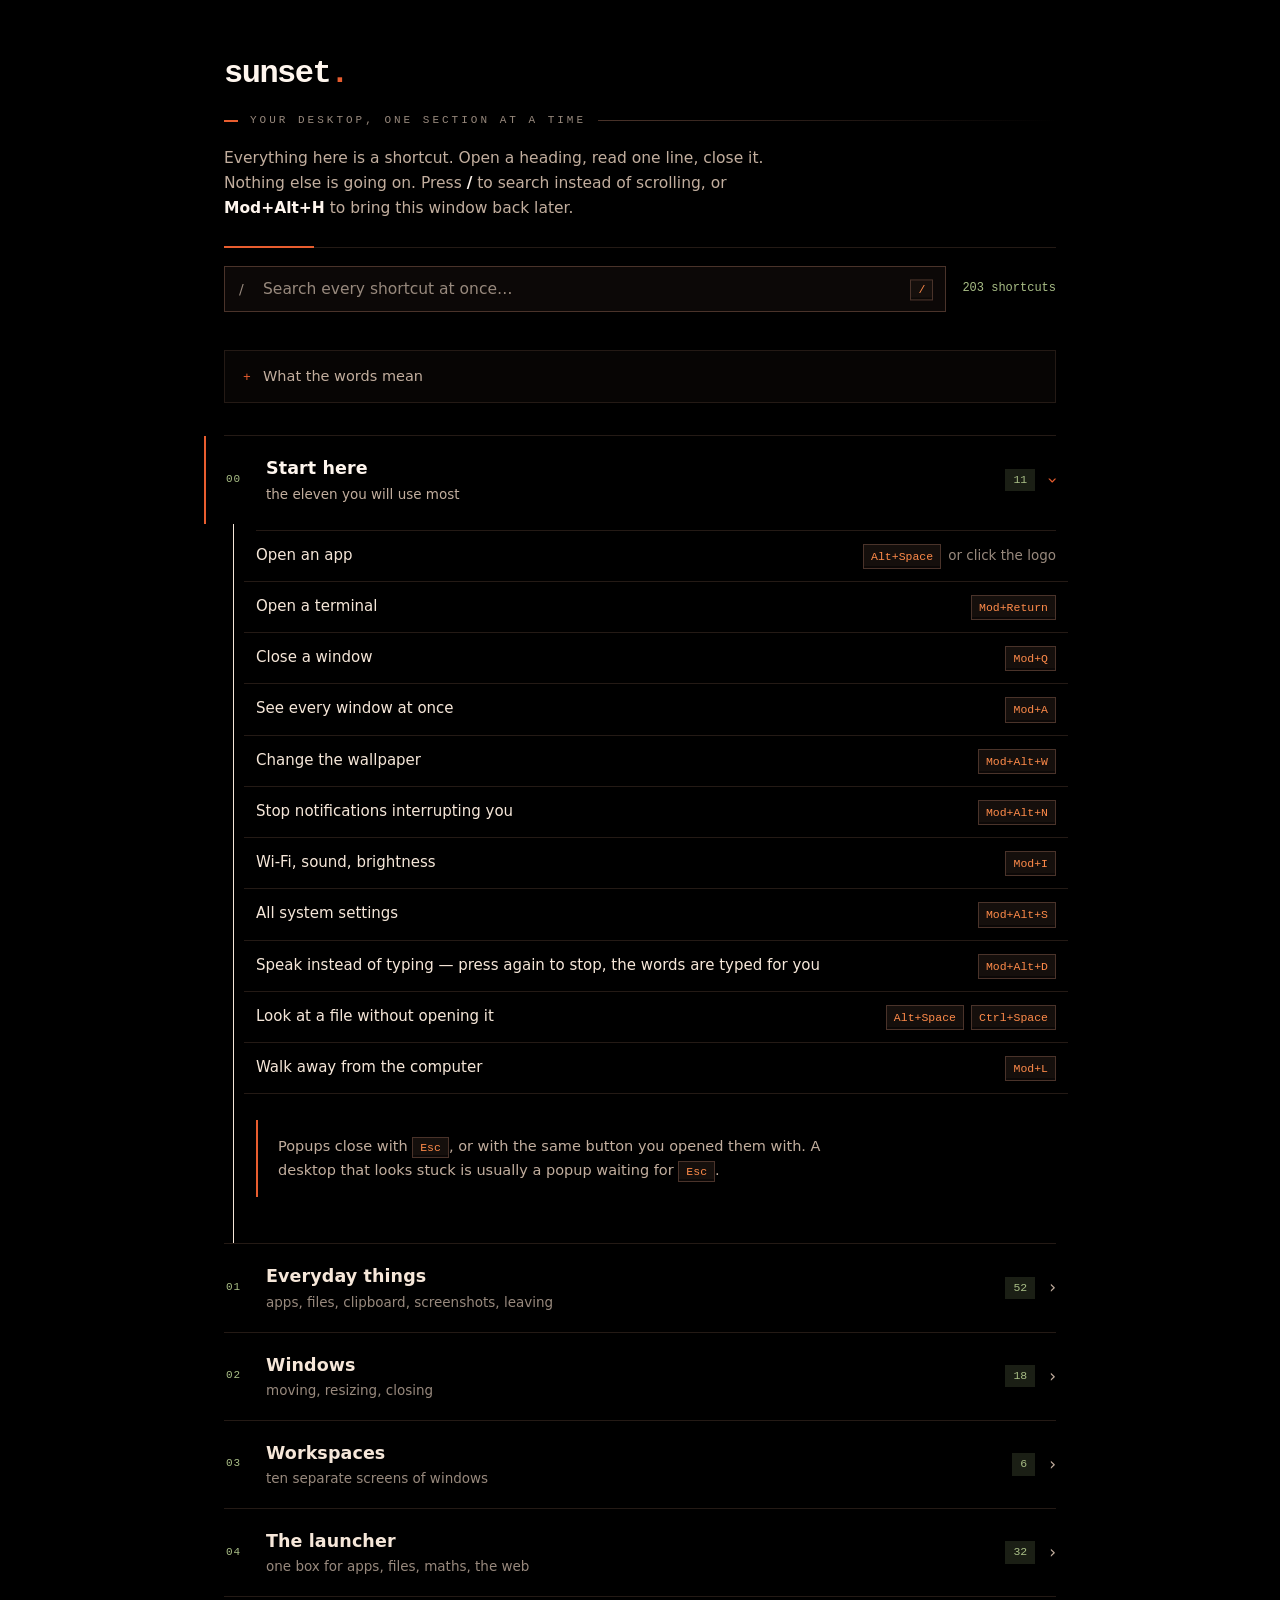
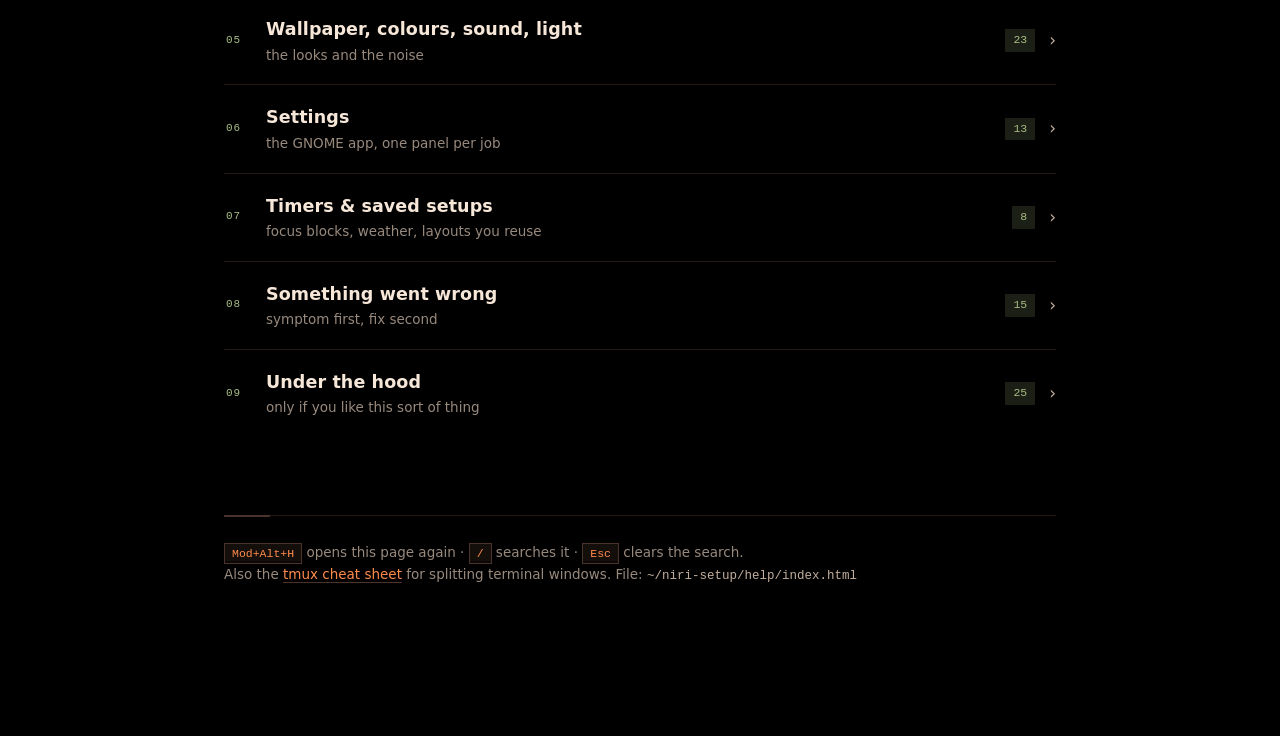
==== commit 5ebf0b99: "added video demo of new features" ====
--- a/help/index.html
+++ b/help/index.html
@@ -318,6 +318,7 @@
       <div><dt>Column</dt><dd>One window. Windows sit side by side instead of on top of each other.</dd></div>
       <div><dt>Workspace</dt><dd>A separate screenful of windows — tabs for your whole desktop.</dd></div>
       <div><dt>The bar</dt><dd>The thin strip at the top: clock, sound, wifi, battery, power.</dd></div>
+      <div><dt>The island</dt><dd>The middle of the bar: weather and clock, plus anything you switch on — like the performance monitor, <kbd>Mod+Alt+P</kbd>.</dd></div>
       <div><dt>Popup</dt><dd>A small panel over the desktop. <kbd>Esc</kbd> closes it.</dd></div>
       <div><dt>Screenshot menu</dt><dd>The one panel holding every capture tool — region, window, screen, scrolling, recording and text extraction. <kbd>Mod+Shift+5</kbd>.</dd></div>
       <div><dt>Dictation</dt><dd>You talk, the words are typed into whatever you were already typing in. Entirely on this machine — no account, no internet. <kbd>Mod+Alt+D</kbd>.</dd></div>
@@ -605,14 +606,14 @@
           <div class="row"><span class="desc">Only inside one folder</span><span class="keys"><kbd>/</kbd><span class="hint">then</span><span class="pill">@home @documents @downloads</span></span></div>
           <div class="row"><span class="desc">Narrow a search by adding words after the slash</span><span class="keys"><span class="pill">/ .pdf invoice @downloads</span></span></div>
           <div class="row"><span class="desc">Drag a file row into a chat or a document</span><span class="keys"><span class="hint">press and drag</span></span></div>
-          <div class="row"><span class="desc">Copy a search result instead of opening it</span><span class="keys"><span class="hint">right-click the row</span></span></div>
+          <div class="row"><span class="desc">Copy a file row — text and pictures copy their contents, anything else copies the path</span><span class="keys"><kbd>Ctrl</kbd><kbd>C</kbd></span></div>
           <div class="row"><span class="desc">Open the usual sites by name</span><span class="keys"><kbd>@</kbd><span class="hint">then</span><span class="pill">gh yt wiki so r maps</span></span></div>
           <div class="row"><span class="desc">Save a site you use often</span><span class="keys"><kbd>@</kbd><span class="hint">then type</span><span class="pill">-bookmark</span></span></div>
           <div class="row"><span class="desc">Write a note without leaving the keyboard</span><span class="keys"><kbd>!</kbd><span class="hint">add milk</span></span></div>
         </div>
 
         <div class="note">
-          <kbd>Enter</kbd> opens · <kbd>↑</kbd> <kbd>↓</kbd> move · <kbd>Esc</kbd> closes.
+          <kbd>Enter</kbd> opens · <kbd>Ctrl</kbd><kbd>Enter</kbd> reveals a file in its folder · <kbd>Ctrl</kbd><kbd>C</kbd> copies a file row · <kbd>↑</kbd> <kbd>↓</kbd> move · <kbd>Esc</kbd> closes.
           Typing <kbd>/</kbd> in the middle of your words switches to file search without starting over.
         </div>
 
@@ -737,13 +738,15 @@
           <span class="sec-title">Timers &amp; saved setups</span>
           <span class="sec-hint">focus blocks, weather, layouts you reuse</span>
         </span>
-        <span class="sec-meta"><span class="sec-count"><span class="n">6</span></span><span class="chev">&#8250;</span></span>
+        <span class="sec-meta"><span class="sec-count"><span class="n">8</span></span><span class="chev">&#8250;</span></span>
       </summary>
       <div class="sec-body">
         <div class="rows">
           <div class="row"><span class="desc">Calendar, focus timer and stopwatch</span><span class="keys"><span class="hint">click the clock in the bar</span></span></div>
           <div class="row"><span class="desc">Start / pause the timer without the mouse</span><span class="keys"><kbd>Mod+Alt+C</kbd><kbd>Mod+Alt+Shift+C</kbd></span></div>
           <div class="row"><span class="desc">Weather where you are</span><span class="keys"><span class="hint">click the weather, left of the clock</span></span></div>
+          <div class="row"><span class="desc">Live CPU, GPU, memory and battery in the bar — hidden until you ask, gone again with one key</span><span class="keys"><kbd>Mod+Alt+P</kbd><span class="hint">or</span><span class="pill cmd">qs -c sunset ipc call perf toggle</span></span></div>
+          <div class="row"><span class="desc">The full system monitor behind that pill</span><span class="keys"><span class="hint">click the pill</span></span></div>
           <div class="row"><span class="desc">Save “study”, “gaming”, “clean up” layouts and jump between them</span><span class="keys"><kbd>Mod+Shift+O</kbd></span></div>
           <div class="row"><span class="desc">Open a saved setup by name</span><span class="keys"><kbd>;</kbd><span class="hint">then the name</span></span></div>
           <div class="row"><span class="desc">Crack the whip, because you can</span><span class="keys"><kbd>Mod+Alt+L</kbd></span></div>
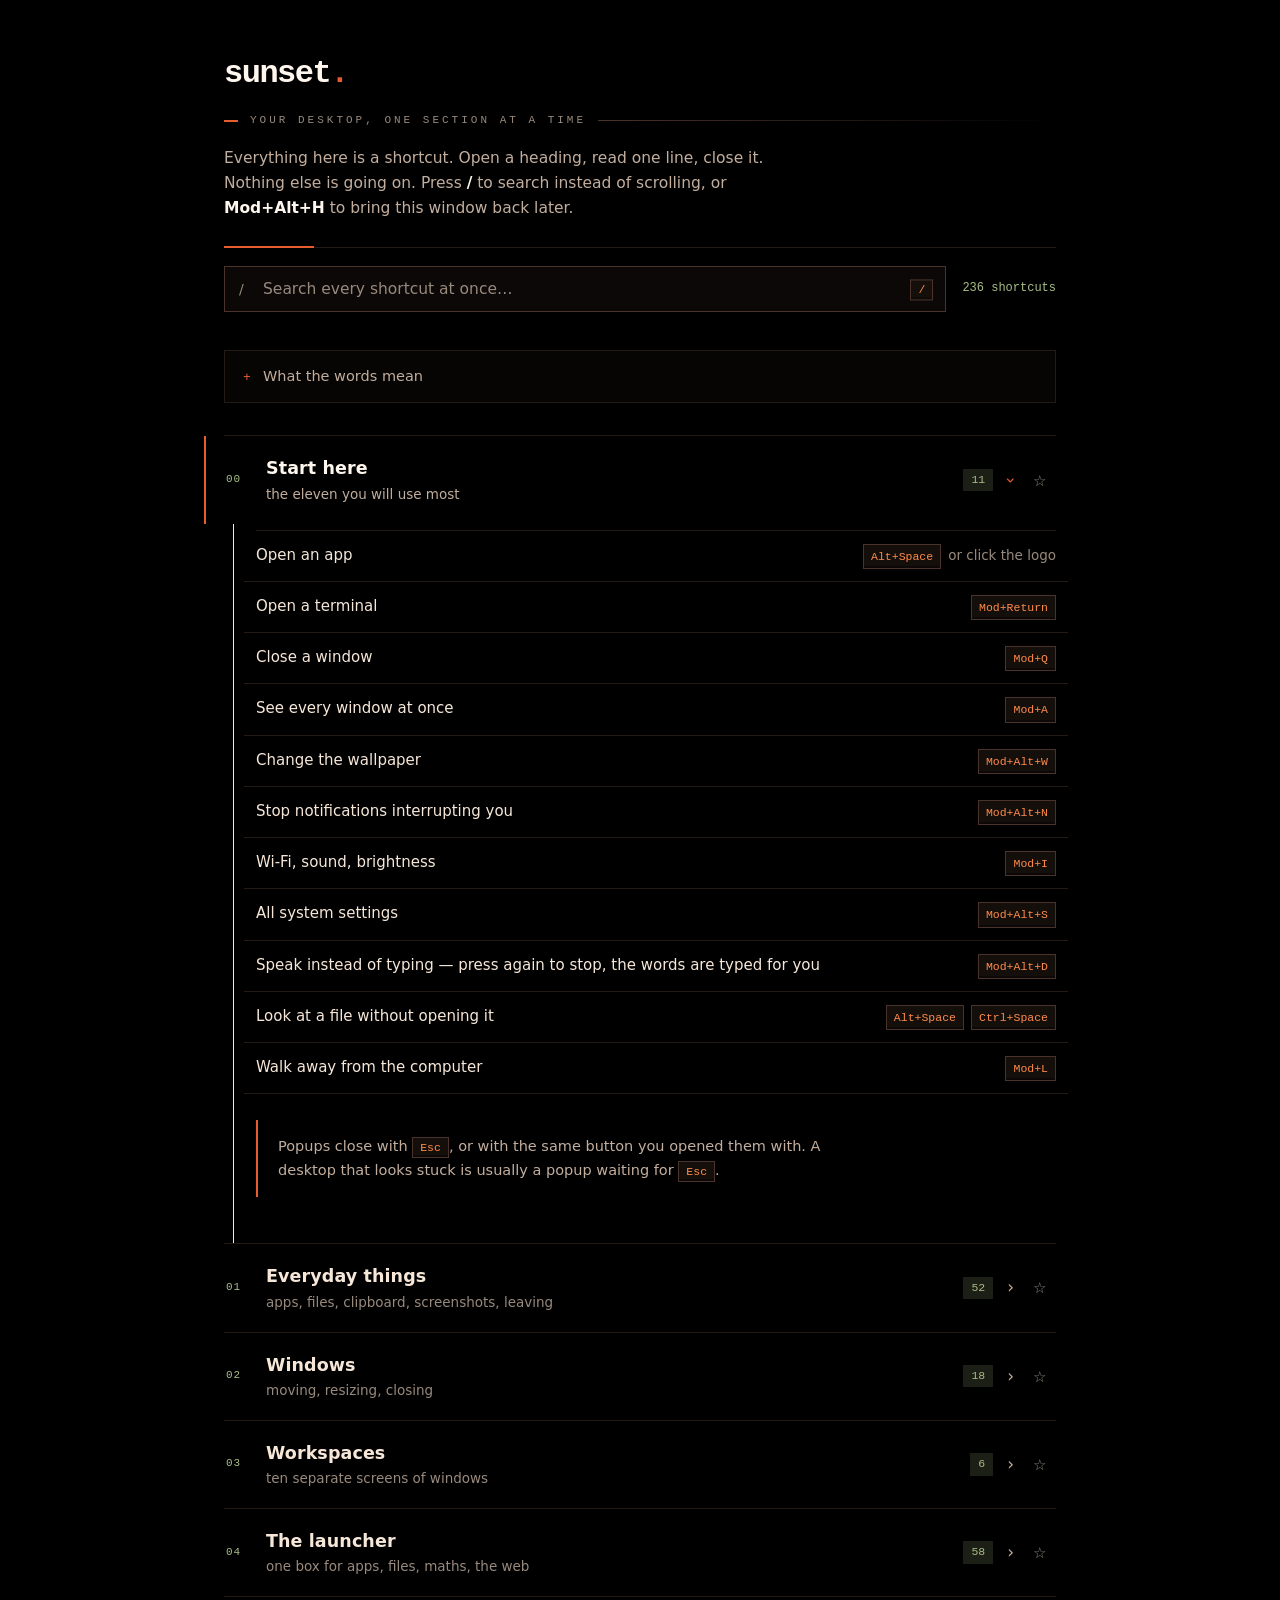
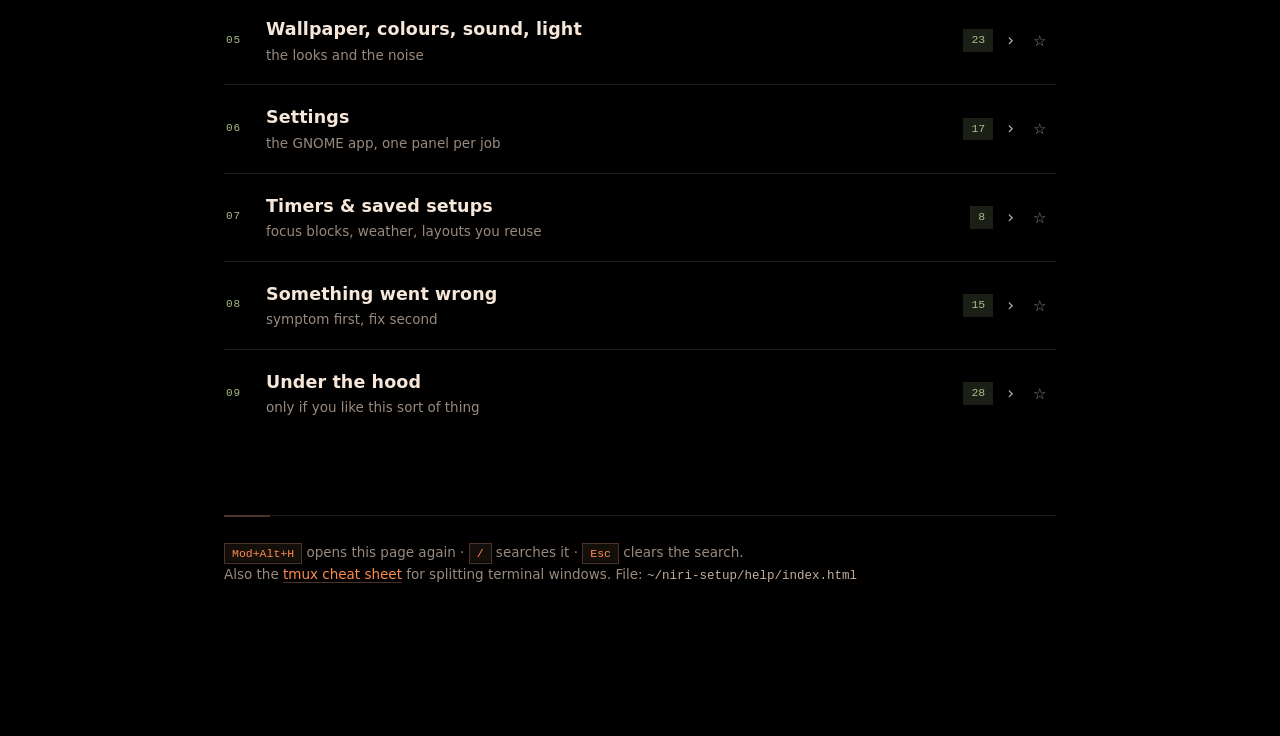
==== commit b9763b32: "gaps, default column width, focus-ring width, opacity, corner radius,     center-focused-column, ope" ====
--- a/help/index.html
+++ b/help/index.html
@@ -34,7 +34,11 @@
   voice dictation (whisrs, Mod+Alt+D / Mod+Alt+Shift+D / Mod+Alt+Escape),
   the launcher Quick Look preview (Ctrl+Space), the screenshot menu's real
   row list, the Now Playing card as a player AND a downloader (Mod+Alt+M),
-  and the launcher's pinned Controls section. Every keycap on this page is
+  and the launcher's pinned Controls section. Also updated for the
+  Config Editor (tune niri itself — gaps, focus ring, animations,
+  touchpad — from the launcher) and the bookmark list: import from
+  any browser, delete with the Delete key, rename with %rename.
+  Every keycap on this page is
   checked against niri/binds.kdl + niri/binds-quickshell.kdl, and every
   "rows 1-N" claim is checked against the owning QML's own list.
 -->
@@ -158,10 +162,13 @@
   main { margin-top: 32px; }
   details.sec { border-top: 1px solid var(--line); }
   details.sec.hidden { display: none; }
+  /* Right padding leaves room for the absolutely-positioned star, and
+     position:relative makes the summary — NOT the <details> — the containing
+     block it is measured against (see the .star comment). */
   details.sec > summary {
-    cursor: pointer; list-style: none;
+    cursor: pointer; list-style: none; position: relative;
     display: flex; align-items: center; gap: 20px;
-    padding: 18px 20px; margin: 0 -20px;
+    padding: 18px 62px 18px 20px; margin: 0 -20px;
     border-left: 2px solid transparent;
     transition: background 130ms linear, border-color 130ms linear;
   }
@@ -178,6 +185,59 @@
     padding: 2px 8px; white-space: nowrap;
   }
   .chev { font-size: 17px; color: var(--text-2); transition: transform 160ms ease, color 160ms ease; display: inline-block; line-height: 1; }
+  /* The star lives INSIDE <summary>, absolutely positioned against it.
+     Two things made the obvious version wrong:
+       * a <details> is display:block, so a button placed after <summary>
+         dropped onto its own line under the header;
+       * even absolute, the containing block is the <details>' CONTENT box,
+         which starts BELOW the summary — so `top: 12px` rendered 100px down
+         over the section body. getBoundingClientRect proved it (offsetTop 99
+         against a computed top of 12px).
+     Anchoring to the summary avoids both: it is the box the header actually
+     occupies. The button is the LAST child and the summary is flex, so give
+     it position:absolute (out of flow) rather than a flex slot, and pad the
+     summary's right side so the count badge and chevron never sit under it.
+     It is a real <button> so it is focusable and answers Enter/Space. */
+  .star {
+    position: absolute; top: 50%; right: 20px; z-index: 2;
+    transform: translateY(-50%);
+    width: 34px; height: 34px; margin: 0;
+    display: inline-flex; align-items: center; justify-content: center;
+    background: none; border: 0; padding: 0; cursor: pointer;
+    color: var(--text-3); font-size: 15px; line-height: 1;
+    transition: color 130ms linear, font-size 130ms ease;
+  }
+  .star:hover { color: var(--accent-hi); font-size: 18px; }
+  .star:focus-visible { outline: 2px solid var(--accent); outline-offset: 2px; }
+  .star[aria-pressed="true"] { color: var(--accent); }
+  details.sec:hover .star { color: var(--accent-hi); }
+
+  /* ---------------- saved list ---------------- */
+  .saved { margin-top: 22px; border: 1px solid rgba(var(--accent-rgb), 0.3); background: rgba(var(--accent-rgb), 0.05); }
+  .saved[hidden] { display: none; }
+  .saved > .saved-head {
+    display: flex; align-items: center; gap: 10px;
+    padding: 12px 16px; border-bottom: 1px solid rgba(var(--accent-rgb), 0.22);
+    font-family: var(--mono); font-size: 10.5px; letter-spacing: 2px;
+    text-transform: uppercase; color: var(--accent-hi);
+  }
+  .saved > .saved-head::before { content: "\2605"; font-size: 12px; letter-spacing: 0; }
+  .saved > .saved-head .n { margin-left: auto; color: var(--olive); letter-spacing: 1px; }
+  .saved-list { padding: 4px 0; }
+  .saved-row {
+    display: flex; align-items: center; gap: 12px;
+    width: 100%; text-align: left; background: none; border: 0;
+    padding: 9px 16px; cursor: pointer; color: var(--text-2); font-family: var(--sans);
+    font-size: 14.5px; transition: background 110ms linear, color 110ms linear;
+  }
+  .saved-row:hover { background: rgba(var(--accent-rgb), 0.09); }
+  .saved-row:focus-within { background: rgba(var(--accent-rgb), 0.09); }
+  .saved-row .s-go { display: flex; align-items: center; gap: 12px; flex: 1 1 auto; min-width: 0; background: none; border: 0; padding: 0; cursor: pointer; font: inherit; color: inherit; text-align: left; }
+  .saved-row .s-go:focus-visible { outline: 2px solid var(--accent); outline-offset: 3px; }
+  .saved-row .s-num { font-family: var(--mono); font-size: 11px; color: var(--olive); min-width: 20px; }
+  .saved-row .s-title { flex: 1 1 auto; min-width: 0; overflow: hidden; text-overflow: ellipsis; white-space: nowrap; }
+  .saved-row .s-unstar { flex-shrink: 0; color: var(--text-3); font-size: 13px; padding: 2px 6px; }
+  .saved-row .s-unstar:hover { color: var(--accent-hi); }
   details.sec > summary:hover .chev { color: var(--accent-hi); }
   details.sec > summary:hover .sec-title { color: var(--text-hi); }
   details.sec > summary:hover .sec-count { background: rgba(var(--olive-rgb), 0.22); }
@@ -309,6 +369,11 @@
       <span class="kbd-hint"><kbd>/</kbd></span>
     </div>
     <div class="count" id="count"></div>
+  </div>
+
+  <div class="saved" id="saved" hidden>
+    <div class="saved-head">Saved<span class="n" id="saved-count"></span></div>
+    <div class="saved-list" id="saved-list"></div>
   </div>
 
   <details class="vocab">
@@ -339,6 +404,7 @@
           <span class="sec-hint">the eleven you will use most</span>
         </span>
         <span class="sec-meta"><span class="sec-count"><span class="n">11</span></span><span class="chev">&#8250;</span></span>
+          <button class="star" type="button" aria-pressed="false" aria-label="Save this section" title="Save this section">&#9734;</button>
       </summary>
       <div class="sec-body">
         <div class="rows">
@@ -367,6 +433,7 @@
           <span class="sec-hint">apps, files, clipboard, screenshots, leaving</span>
         </span>
         <span class="sec-meta"><span class="sec-count"><span class="n">52</span></span><span class="chev">&#8250;</span></span>
+          <button class="star" type="button" aria-pressed="false" aria-label="Save this section" title="Save this section">&#9734;</button>
       </summary>
       <div class="sec-body">
         <div class="sub">Opening things</div>
@@ -488,6 +555,7 @@
           <span class="sec-hint">moving, resizing, closing</span>
         </span>
         <span class="sec-meta"><span class="sec-count"><span class="n">18</span></span><span class="chev">&#8250;</span></span>
+          <button class="star" type="button" aria-pressed="false" aria-label="Save this section" title="Save this section">&#9734;</button>
       </summary>
       <div class="sec-body">
         <p class="blurb">Windows sit side by side in columns instead of covering each other. Both <kbd>Mod+HJKL</kbd> and the arrow keys move between them.</p>
@@ -537,6 +605,7 @@
           <span class="sec-hint">ten separate screens of windows</span>
         </span>
         <span class="sec-meta"><span class="sec-count"><span class="n">6</span></span><span class="chev">&#8250;</span></span>
+          <button class="star" type="button" aria-pressed="false" aria-label="Save this section" title="Save this section">&#9734;</button>
       </summary>
       <div class="sec-body">
         <p class="blurb">Give one to work, one to chat, one to videos. You never have to close anything to get a clean desktop.</p>
@@ -559,7 +628,8 @@
           <span class="sec-title">The launcher</span>
           <span class="sec-hint">one box for apps, files, maths, the web</span>
         </span>
-        <span class="sec-meta"><span class="sec-count"><span class="n">32</span></span><span class="chev">&#8250;</span></span>
+        <span class="sec-meta"><span class="sec-count"><span class="n">58</span></span><span class="chev">&#8250;</span></span>
+          <button class="star" type="button" aria-pressed="false" aria-label="Save this section" title="Save this section">&#9734;</button>
       </summary>
       <div class="sec-body">
         <p class="blurb">Press <kbd>Alt+Space</kbd>, type what you want, press <kbd>Enter</kbd>. Start the line with a symbol and it searches something different instead.</p>
@@ -592,10 +662,12 @@
         <div class="sub">The pinned controls</div>
         <div class="rows">
           <div class="row"><span class="desc">A short list of the things you actually use, above everything else</span><span class="keys"><span class="hint">shown with nothing typed</span></span></div>
-          <div class="row"><span class="desc">Settings · Help &amp; Guide · Themes · Custom Editor</span><span class="keys"><span class="hint">rows 1–4</span></span></div>
-          <div class="row"><span class="desc">Quick Settings · Wi-Fi · Wallpaper · Power · Volume</span><span class="keys"><span class="hint">rows 5–9</span></span></div>
-          <div class="row"><span class="desc">Now Playing · Clipboard · Screenshot · Calendar</span><span class="keys"><span class="hint">rows 10–13</span></span></div>
-          <div class="row"><span class="desc">Crack the whip · Do Not Disturb</span><span class="keys"><span class="hint">rows 14–15</span></span></div>
+          <div class="row"><span class="desc">Settings · Help &amp; Guide · Instagram</span><span class="keys"><span class="hint">rows 1–3</span></span></div>
+          <div class="row"><span class="desc">Themes · Custom Editor · Config Editor</span><span class="keys"><span class="hint">rows 4–6</span></span></div>
+          <div class="row"><span class="desc">Quick Settings · Wi-Fi · Wallpaper · Power · Volume</span><span class="keys"><span class="hint">rows 7–11</span></span></div>
+          <div class="row"><span class="desc">Now Playing · Performance · Clipboard · Screenshot</span><span class="keys"><span class="hint">rows 12–15</span></span></div>
+          <div class="row"><span class="desc">Calendar · Crack the whip · Do Not Disturb</span><span class="keys"><span class="hint">rows 16–18</span></span></div>
+          <div class="row"><span class="desc">Import Bookmarks — pull in the bookmarks your browser already has, favicons and all</span><span class="keys"><span class="hint">row 19</span></span></div>
           <div class="row"><span class="desc">Jump straight to a window you already have open</span><span class="keys"><span class="hint">the <b>Open</b> section — one row per running app</span></span></div>
           <div class="row"><span class="desc">Your saved sites</span><span class="keys"><kbd>%</kbd></span></div>
         </div>
@@ -607,7 +679,8 @@
           <div class="row"><span class="desc">Narrow a search by adding words after the slash</span><span class="keys"><span class="pill">/ .pdf invoice @downloads</span></span></div>
           <div class="row"><span class="desc">Drag a file row into a chat or a document</span><span class="keys"><span class="hint">press and drag</span></span></div>
           <div class="row"><span class="desc">Copy a file row — text and pictures copy their contents, anything else copies the path</span><span class="keys"><kbd>Ctrl</kbd><kbd>C</kbd></span></div>
-          <div class="row"><span class="desc">Open the usual sites by name</span><span class="keys"><kbd>@</kbd><span class="hint">then</span><span class="pill">gh yt wiki so r maps</span></span></div>
+          <div class="row"><span class="desc">Search the web, or jump straight to one site</span><span class="keys"><kbd>@</kbd><span class="hint">then</span><span class="pill">@gh @yt @wiki</span></span></div>
+          <div class="row"><span class="desc">Your saved websites</span><span class="keys"><kbd>%</kbd></span></div>
           <div class="row"><span class="desc">Save a site you use often</span><span class="keys"><kbd>@</kbd><span class="hint">then type</span><span class="pill">-bookmark</span></span></div>
           <div class="row"><span class="desc">Write a note without leaving the keyboard</span><span class="keys"><kbd>!</kbd><span class="hint">add milk</span></span></div>
         </div>
@@ -616,6 +689,45 @@
           <kbd>Enter</kbd> opens · <kbd>Ctrl</kbd><kbd>Enter</kbd> reveals a file in its folder · <kbd>Ctrl</kbd><kbd>C</kbd> copies a file row · <kbd>↑</kbd> <kbd>↓</kbd> move · <kbd>Esc</kbd> closes.
           Typing <kbd>/</kbd> in the middle of your words switches to file search without starting over.
         </div>
+
+        <details class="more">
+          <summary>Every site shortcut, and saving one</summary>
+          <div class="inner">
+            <p>Start the line with <kbd>@</kbd> and the launcher searches the web instead of your apps. The first word picks the site; everything after it is what to look for. The site also works on its own — <kbd>@gh</kbd> alone just opens GitHub.</p>
+            <div class="rows">
+              <div class="row"><span class="desc">DuckDuckGo</span><span class="keys"><span class="pill">@dd @duck @duckduckgo</span></span></div>
+              <div class="row"><span class="desc">Google</span><span class="keys"><span class="pill">@g @google</span></span></div>
+              <div class="row"><span class="desc">YouTube</span><span class="keys"><span class="pill">@yt @youtube</span></span></div>
+              <div class="row"><span class="desc">Wikipedia</span><span class="keys"><span class="pill">@w @wiki @wikipedia</span></span></div>
+              <div class="row"><span class="desc">GitHub</span><span class="keys"><span class="pill">@gh @github</span></span></div>
+              <div class="row"><span class="desc">Stack Overflow</span><span class="keys"><span class="pill">@so @stackoverflow</span></span></div>
+              <div class="row"><span class="desc">Reddit</span><span class="keys"><span class="pill">@r @reddit</span></span></div>
+              <div class="row"><span class="desc">Maps</span><span class="keys"><span class="pill">@maps @gmaps</span></span></div>
+              <div class="row"><span class="desc">Anime, sorted by popularity</span><span class="keys"><span class="pill">@miruro @anime</span></span></div>
+              <div class="row"><span class="desc">See them all at once</span><span class="keys"><kbd>@</kbd><span class="hint">on its own</span></span></div>
+              <div class="row"><span class="desc">Something not on the list — a pasted link opens it, anything else searches DuckDuckGo</span><span class="keys"><span class="pill">@ https://… &nbsp;·&nbsp; @ a question</span></span></div>
+            </div>
+            <p><b>Saving a site.</b> Add <span class="pill">-bookmark</span> to the end and press <kbd>Enter</kbd> instead of opening it. It works with a plain link, with a site shortcut, and with a search you have typed.</p>
+            <div class="rows">
+              <div class="row"><span class="desc">Save a site without opening it</span><span class="keys"><span class="pill">@ github.com -bookmark</span></span></div>
+              <div class="row"><span class="desc">Save a search you have already typed</span><span class="keys"><span class="pill">@dd how to tile windows -bookmark</span></span></div>
+              <div class="row"><span class="desc">Save any link you paste into the launcher</span><span class="keys"><span class="hint">a <b>Bookmark</b> row appears — Enter to keep it</span></span></div>
+            </div>
+            <p><b>Coming back to them.</b> Saved sites live behind <kbd>%</kbd>. Type part of a name and <kbd>Enter</kbd> opens it; with nothing typed you get the whole list, and your five most recent sit above everything else in the launcher itself. To remove one, highlight it and press <kbd>Delete</kbd> — the row vanishes and the menu stays open, so you can clear several in a row. Renaming is a row, not a keystroke: type <span class="pill">%rename</span> and each match becomes <b>Rename “…”</b> — <kbd>Enter</kbd> rewrites the name. Neither path opens a browser.</p>
+            <div class="rows">
+              <div class="row"><span class="desc">Open the saved list</span><span class="keys"><kbd>%</kbd></span></div>
+              <div class="row"><span class="desc">Open one by typing part of its name</span><span class="keys"><span class="pill">% github</span></span></div>
+              <div class="row"><span class="desc">Remove the highlighted one — the menu stays open</span><span class="keys"><span class="pill">% github</span><kbd>Delete</kbd></span></div>
+              <div class="row"><span class="desc">Remove one by name instead of highlighting it</span><span class="keys"><span class="pill">%delete github</span><kbd>Enter</kbd></span></div>
+              <div class="row"><span class="desc">Rename one — everything before <b>to</b> picks it, everything after is the new name</span><span class="keys"><span class="pill">%rename github to GitHub</span><kbd>Enter</kbd></span></div>
+              <div class="row"><span class="desc">A rename keeps the link and its icon — only the name changes</span><span class="keys"><span class="hint">half-typed renames do nothing</span></span></div>
+              <div class="row"><span class="desc">They carry the site's own icon where the browser has one cached</span><span class="keys"><span class="pill">bookmark.svg</span><span class="hint">otherwise</span></span></div>
+              <div class="row"><span class="desc">Bring in the bookmarks your browser already has — Brave, Chrome, Chromium, Vivaldi, Edge, Opera, Firefox</span><span class="keys"><span class="pill cmd">scripts/import-browser-bookmarks.py</span></span></div>
+              <div class="row"><span class="desc">The same thing, found by name</span><span class="keys"><kbd>Alt+Space</kbd><span class="hint">then</span><span class="pill">Import Bookmarks</span></span></div>
+            </div>
+            <p>The import only ever <b>adds</b>. Run it again after bookmarking something new in the browser and only the new ones arrive — anything you renamed, reordered or deleted in the launcher is left alone, and a bookmark you deleted there is never brought back. See <a href="#tech">Under the hood</a> for what it reads.</p>
+          </div>
+        </details>
 
         <details class="more">
           <summary>Why a file sometimes is not found</summary>
@@ -635,6 +747,7 @@
           <span class="sec-hint">the looks and the noise</span>
         </span>
         <span class="sec-meta"><span class="sec-count"><span class="n">23</span></span><span class="chev">&#8250;</span></span>
+          <button class="star" type="button" aria-pressed="false" aria-label="Save this section" title="Save this section">&#9734;</button>
       </summary>
       <div class="sec-body">
         <div class="sub">Wallpaper</div>
@@ -695,7 +808,8 @@
           <span class="sec-title">Settings</span>
           <span class="sec-hint">the GNOME app, one panel per job</span>
         </span>
-        <span class="sec-meta"><span class="sec-count"><span class="n">13</span></span><span class="chev">&#8250;</span></span>
+        <span class="sec-meta"><span class="sec-count"><span class="n">17</span></span><span class="chev">&#8250;</span></span>
+          <button class="star" type="button" aria-pressed="false" aria-label="Save this section" title="Save this section">&#9734;</button>
       </summary>
       <div class="sec-body">
         <p class="blurb">Anything about the machine itself lives in one normal app — the same one any Linux desktop has. It looks a little like a phone: icons down the left, the settings down the right.</p>
@@ -721,6 +835,14 @@
           <div class="row"><span class="desc">Update the system</span><span class="keys"><kbd>Mod+U</kbd><span class="hint">a small updater window</span></span></div>
         </div>
 
+        <div class="sub">The compositor itself</div>
+        <div class="rows">
+          <div class="row"><span class="desc">niri's own settings are not in that app — they have their own editor: window gaps, default column width, focus-ring width, window opacity, corner radius, the centre-focused-column policy, window open/close animations, tap-to-click, natural scrolling and mouse acceleration</span><span class="keys"><span class="hint">Alt+Space → <b>Config Editor</b></span></span></div>
+          <div class="row"><span class="desc">Applies as you drag — no logout, no restart</span><span class="keys"><span class="hint">hot-reloaded, live</span></span></div>
+          <div class="row"><span class="desc">A bad value cannot break the config — it is checked before the compositor sees it, and the old files come back if the check fails</span><span class="keys"><span class="hint"><kbd>niri validate</kbd> runs first</span></span></div>
+          <div class="row"><span class="desc">Edits the live config in <code>~/.config/niri/</code>, not this repo — your tweaks are the source of truth, and a theme sync cannot clobber them</span><span class="keys"><span class="hint">run it again to close it</span></span></div>
+        </div>
+
         <div class="note">
           The fast everyday things — brightness, mute, do-not-disturb, power mode — are also in the bar popup on <kbd>Mod+I</kbd>.
           Wi-Fi has its own card (<kbd>Mod+Alt+F</kbd>, or click the Wi-Fi icon) and Bluetooth its own too, both in the
@@ -739,6 +861,7 @@
           <span class="sec-hint">focus blocks, weather, layouts you reuse</span>
         </span>
         <span class="sec-meta"><span class="sec-count"><span class="n">8</span></span><span class="chev">&#8250;</span></span>
+          <button class="star" type="button" aria-pressed="false" aria-label="Save this section" title="Save this section">&#9734;</button>
       </summary>
       <div class="sec-body">
         <div class="rows">
@@ -763,6 +886,7 @@
           <span class="sec-hint">symptom first, fix second</span>
         </span>
         <span class="sec-meta"><span class="sec-count"><span class="n">15</span></span><span class="chev">&#8250;</span></span>
+          <button class="star" type="button" aria-pressed="false" aria-label="Save this section" title="Save this section">&#9734;</button>
       </summary>
       <div class="sec-body">
         <div class="rows">
@@ -793,7 +917,8 @@
           <span class="sec-title">Under the hood</span>
           <span class="sec-hint">only if you like this sort of thing</span>
         </span>
-        <span class="sec-meta"><span class="sec-count"><span class="n">25</span></span><span class="chev">&#8250;</span></span>
+        <span class="sec-meta"><span class="sec-count"><span class="n">28</span></span><span class="chev">&#8250;</span></span>
+          <button class="star" type="button" aria-pressed="false" aria-label="Save this section" title="Save this section">&#9734;</button>
       </summary>
       <div class="sec-body">
         <p class="blurb">Everything above is enough for day to day. This section is for when you want to see, or change, the machine itself.</p>
@@ -814,6 +939,8 @@
           <div class="row"><span class="desc">Dictation from a terminal, or stop it for good</span><span class="keys"><span class="pill cmd">whisrs toggle</span><span class="pill cmd">scripts/dictation-reset.sh</span></span></div>
           <div class="row"><span class="desc">Edit config files <span class="dim">— you will need this one day</span></span><span class="keys"><span class="pill">helix · nvim · nano</span></span></div>
           <div class="row"><span class="desc">Manage tmux sessions without relearning it</span><span class="keys"><a href="tmux.html"><span class="pill">open the tmux cheat sheet →</span></a></span></div>
+          <div class="row"><span class="desc">What the bookmark import reads — the browser's own files, copied to a temp dir and opened read-only</span><span class="keys"><span class="pill">Bookmarks + Favicons — Chromium family</span><span class="pill">places.sqlite + favicons.sqlite — Firefox family</span></span></div>
+          <div class="row"><span class="desc">The Config Editor's back end — a loopback page that writes <code>~/.config/niri/</code> (a file:// page cannot), token in the URL and a required header on every write</span><span class="keys"><span class="pill cmd">scripts/config-editor-server.py</span></span></div>
         </div>
 
         <details class="more">
@@ -837,6 +964,7 @@
               <div class="row"><span class="desc">A hand-written manual inside the shell, and its <kbd>?</kbd> mode</span><span class="keys"><span class="pill">now this page — Mod+Alt+H</span></span></div>
               <div class="row"><span class="desc">A clickable editor for the wallpaper settings</span><span class="keys"><span class="pill">now scripts/wallpaper-process.sh</span></span></div>
               <div class="row"><span class="desc">Hand-editing <code>theme-custom.json</code> in a text editor</span><span class="keys"><span class="pill">now the Custom Editor — Mod+Alt+Shift+T</span></span></div>
+              <div class="row"><span class="desc">Hunting through <code>niri/*.kdl</code> to change a gap, a width or an animation</span><span class="keys"><span class="pill">now the Config Editor — Alt+Space → Config Editor</span></span></div>
               <div class="row"><span class="desc">Two settings programs from other desktops</span><span class="keys"><span class="pill">now GNOME Settings for both</span></span></div>
             </div>
             <p>Nothing was lost: the same jobs are done by programs that already do them well. A second copy of a settings screen, or a second copy of this manual, is not worth maintaining.</p>
@@ -861,8 +989,141 @@
   var secs = Array.prototype.slice.call(document.querySelectorAll("details.sec"));
   var rows = Array.prototype.slice.call(document.querySelectorAll(".row"));
   var extras = Array.prototype.slice.call(document.querySelectorAll("details.more"));
-  var index = rows.map(function (r) { return (r.textContent || "").toLowerCase(); });
+  // Index each row's DESCRIPTION and KEYS separately, so a search can be told
+  // apart from a match that only happens to appear in a command or a path.
+  var rowText = rows.map(function (r) { return (r.textContent || "").toLowerCase(); });
+  var rowDesc = rows.map(function (r) {
+    var d = r.querySelector(".desc");
+    return d ? (d.textContent || "").toLowerCase() : "";
+  });
+  // Fold punctuation so a query typed the way people speak still finds the row
+  // written the way the page spells it. Without this, searching "wifi" misses
+  // every row that says "Wi-Fi" — and the page is full of those. The same
+  // applies to "escape"/"Esc", "page up"/"Page_Up", "mod ctrl"/"Mod+Ctrl".
+  // Applied to BOTH sides, so it can never turn a non-match into a match: the
+  // raw text is still what gets searched, this only adds a second, looser key.
+  function loose(s) {
+    return s.toLowerCase().replace(/[-_+.·—]/g, "").replace(/\s+/g, " ");
+  }
+  var rowLoose = rowText.map(loose);
+  var rowDescLoose = rowDesc.map(loose);
+  // Where each row originally sat, recorded on the first applyFilter() pass
+  // (which runs before anything has moved) so clearing a ranked search can put
+  // the page back exactly as written.
+  var homeParent = rows.map(function () { return null; });
+  var homeIndex = rows.map(function () { return -1; });
   var filtering = false;
+
+  // ---------------- favourites ----------------
+  // A starred section is remembered in localStorage, which is per-origin and
+  // per-profile. The guide opens in its own Brave profile, so the stars are
+  // private to it and need no file, no server and no sync. Anything that goes
+  // wrong reading or writing storage degrades to "nothing saved" rather than
+  // throwing: the whole guide has to keep working even where localStorage is
+  // unavailable (a file:// page in some browsers, or storage turned off).
+  var SAVED_KEY = "sunset.help.saved";
+  var savedBox = document.getElementById("saved");
+  var savedList = document.getElementById("saved-list");
+  var savedCount = document.getElementById("saved-count");
+
+  function readSaved() {
+    try {
+      var raw = window.localStorage.getItem(SAVED_KEY);
+      var v = raw ? JSON.parse(raw) : [];
+      // Keep only ids that still exist on the page, so a section that was
+      // renamed or removed cannot leave an unopenable row behind.
+      return Array.isArray(v) ? v.filter(function (id) {
+        return secs.some(function (s) { return s.id === id; });
+      }) : [];
+    } catch (e) { return []; }
+  }
+  var saved = readSaved();
+
+  function writeSaved() {
+    try { window.localStorage.setItem(SAVED_KEY, JSON.stringify(saved)); }
+    catch (e) { /* private mode: stars last for this session only */ }
+  }
+
+  function secTitle(sec) {
+    var t = sec.querySelector(".sec-title");
+    return t ? t.textContent.trim() : sec.id;
+  }
+  function secNum(sec) {
+    var t = sec.querySelector(".sec-num");
+    return t ? t.textContent.trim() : "";
+  }
+
+  function renderSaved() {
+    secs.forEach(function (s) {
+      var star = s.querySelector(".star");
+      if (!star) return;
+      var on = saved.indexOf(s.id) !== -1;
+      star.setAttribute("aria-pressed", on ? "true" : "false");
+      star.setAttribute("aria-label", (on ? "Unsave the " : "Save the ") +
+        secTitle(s) + " section");
+      star.title = on ? "Remove from Saved" : "Save this section";
+      star.innerHTML = on ? "&#9733;" : "&#9734;";   // filled vs outline
+    });
+    savedBox.hidden = saved.length === 0;
+    savedCount.textContent = saved.length
+      ? saved.length + (saved.length === 1 ? " section" : " sections") : "";
+    // Rebuilt rather than reordered, so a section dropped from the list can
+    // never leave a stale row behind.
+    savedList.innerHTML = "";
+    saved.forEach(function (id) {
+      var found = secs.filter(function (s) { return s.id === id; })[0];
+      if (!found) return;
+
+      var go = document.createElement("button");
+      go.type = "button";
+      go.className = "s-go";
+      go.appendChild(Object.assign(document.createElement("span"),
+        { className: "s-num", textContent: secNum(found) }));
+      go.appendChild(Object.assign(document.createElement("span"),
+        { className: "s-title", textContent: secTitle(found) }));
+      go.addEventListener("click", function () {
+        // Open it the same way clicking the heading does, which also closes
+        // whichever other section was open (one-open-at-a-time), then bring
+        // it into view.
+        found.open = true;
+        found.scrollIntoView({ block: "start" });
+      });
+
+      var un = document.createElement("button");
+      un.type = "button";
+      un.className = "s-unstar";
+      un.setAttribute("aria-label", "Remove " + secTitle(found) + " from Saved");
+      un.title = "Remove from Saved";
+      un.innerHTML = "&#215;";
+      un.addEventListener("click", function () { toggleSaved(id); });
+
+      var row = document.createElement("div");
+      row.className = "saved-row";
+      row.appendChild(go);
+      row.appendChild(un);
+      savedList.appendChild(row);
+    });
+  }
+
+  function toggleSaved(id) {
+    var at = saved.indexOf(id);
+    if (at === -1) saved.push(id); else saved.splice(at, 1);
+    writeSaved();
+    renderSaved();
+  }
+
+  secs.forEach(function (s) {
+    var star = s.querySelector(".star");
+    if (!star) return;
+    // click, not toggle: the star is a SIBLING of <summary>, so it never
+    // reaches the summary's own toggle handler. stopPropagation is belt and
+    // braces for whoever later moves the button inside the summary.
+    star.addEventListener("click", function (e) {
+      e.preventDefault();
+      e.stopPropagation();
+      toggleSaved(s.id);
+    });
+  });
 
   // One section open at a time: opening a section closes the rest. Search is
   // the only thing allowed to open several, and it hands them back on clear.
@@ -880,17 +1141,116 @@
     else if (extra.getAttribute("data-auto") === "1") { extra.open = false; extra.removeAttribute("data-auto"); }
   }
 
+  // Rank one row against the search terms. Higher is better; -1 means "no
+  // match at all". The point is that a page of 200 shortcuts is only useful
+  // if the row you meant is near the top, and the terms that separate the good
+  // rows from the incidental ones are, in order: an exact prefix on the
+  // description, the word appearing early, a match in the description at all
+  // (rather than only inside a command or a file path), and finally word
+  // boundaries. Consecutive words matching in order ("mod alt h") beats the
+  // same words scattered across the row, which is what makes multi-word
+  // searches feel deliberate instead of lucky.
+  function scoreRow(i, terms) {
+    var text = rowText[i], desc = rowDesc[i], total = 0;
+    // The loose pass is only a FALLBACK: a hit in the exact text is always
+    // worth more than one that needed punctuation folded away, so the same
+    // query still ranks the precisely-spelled row first.
+    var lText = rowLoose[i], lDesc = rowDescLoose[i];
+    for (var t = 0; t < terms.length; ++t) {
+      var term = terms[t], lTerm = loose(term);
+      var at = text.indexOf(term);
+      var folded = false;
+      if (at === -1) {
+        at = lText.indexOf(lTerm);
+        if (at === -1) return -1;
+        folded = true;
+      }
+      var inDesc = desc.indexOf(term) !== -1 || lDesc.indexOf(lTerm) !== -1;
+      var s = folded ? -6 : 0;   // a real match always outranks a folded one
+      // Where in the description the word lands: the beginning of a row is
+      // where the plain-English answer to "I want to ___" lives.
+      var dAt = desc.indexOf(term);
+      if (dAt === -1) dAt = lDesc.indexOf(lTerm);
+      if (dAt === 0) s += 60;
+      else if (dAt > 0 && dAt < 24) s += 40;
+      else if (inDesc) s += 20;
+      if (inDesc) s += 30;
+      // Word boundary: "mod" should not rank "model" or "Mod+Alt+Mod".
+      var before = at === 0 ? " " : lText.charAt(at - 1);
+      if (!/[a-z0-9]/.test(before)) s += 12;
+      // Whole word is worth more than a substring hit deep in the row.
+      var after = lText.charAt(at + lTerm.length);
+      if (after === "" || !/[a-z0-9]/.test(after)) s += 8;
+      // Shorter rows that contain the term are more likely to be the point.
+      s -= Math.min(lText.length, 400) / 400;
+      total += s;
+    }
+    // Multi-word searches that appear in order read as a deliberate query.
+    if (terms.length > 1) {
+      var joined = text.indexOf(terms.join(" "));
+      if (joined !== -1) total += 40;
+    }
+    return total;
+  }
+
   function applyFilter() {
     var terms = (input.value || "").trim().toLowerCase().split(/\s+/).filter(Boolean);
     filtering = terms.length > 0;
     document.body.classList.toggle("filtering", filtering);
     var shown = 0;
 
+    // Score first, then hide, then reorder. Reordering only happens inside a
+    // .rows group: moving rows BETWEEN groups would scramble the sub-labels
+    // (each label introduces the group beneath it) and read as a bug.
+    var scored = [];
     rows.forEach(function (r, i) {
-      var ok = terms.every(function (t) { return index[i].indexOf(t) !== -1; });
-      r.classList.toggle("hidden", !ok);
-      if (ok) shown++;
+      var s = filtering ? scoreRow(i, terms) : 0;
+      if (filtering && s < 0) { r.classList.add("hidden"); return; }
+      r.classList.remove("hidden");
+      shown++;
+      scored.push({ row: r, score: s });
     });
+
+    if (filtering) {
+      var groups = new Map();
+      scored.forEach(function (item) {
+        var g = item.row.parentElement;
+        if (!groups.has(g)) groups.set(g, []);
+        groups.get(g).push(item);
+      });
+      groups.forEach(function (items) {
+        if (items.length < 2) return;              // nothing to reorder
+        items.sort(function (a, b) { return b.score - a.score; });
+        // Append in ranked order directly to the captured parent. The parent
+        // is re-read from the FIRST row every time rather than reused from the
+        // Map key: moving rows out of a DocumentFragment detaches them, so a
+        // stale `g` reference is not a node any more and appendChild throws
+        // "cannot read properties of null".
+        items.forEach(function (item) {
+          item.row.parentElement.appendChild(item.row);
+        });
+      });
+    } else {
+      // Clearing the search must put every row back exactly where the author
+      // wrote it, or a ranked page would stay shuffled forever. The home
+      // position is recorded ONCE, on the first pass, which happens before
+      // anything has moved (applyFilter() runs at startup with no query).
+      //
+      // The position is the row's index among its parent's CHILDREN, not among
+      // the rows: a .row is often followed by a <details class="more"> or a
+      // .sub label, and remembering "the next row" instead of "the next
+      // element" would push every row to the bottom of its group. Rows only
+      // ever move within their own parent, so restoring in ascending order
+      // puts each one back before whatever currently occupies its slot.
+      rows.forEach(function (r, i) {
+        var parent = r.parentElement;
+        if (homeParent[i] === null) {
+          homeParent[i] = parent;
+          homeIndex[i] = Array.prototype.indexOf.call(parent.children, r);
+        }
+        parent.insertBefore(r, parent.children[homeIndex[i]] || null);
+      });
+    }
 
     secs.forEach(function (s) {
       var vis = s.querySelectorAll(".row:not(.hidden)").length;
@@ -964,6 +1324,7 @@
   });
 
   applyFilter();
+  renderSaved();
 })();
 </script>
 </body>
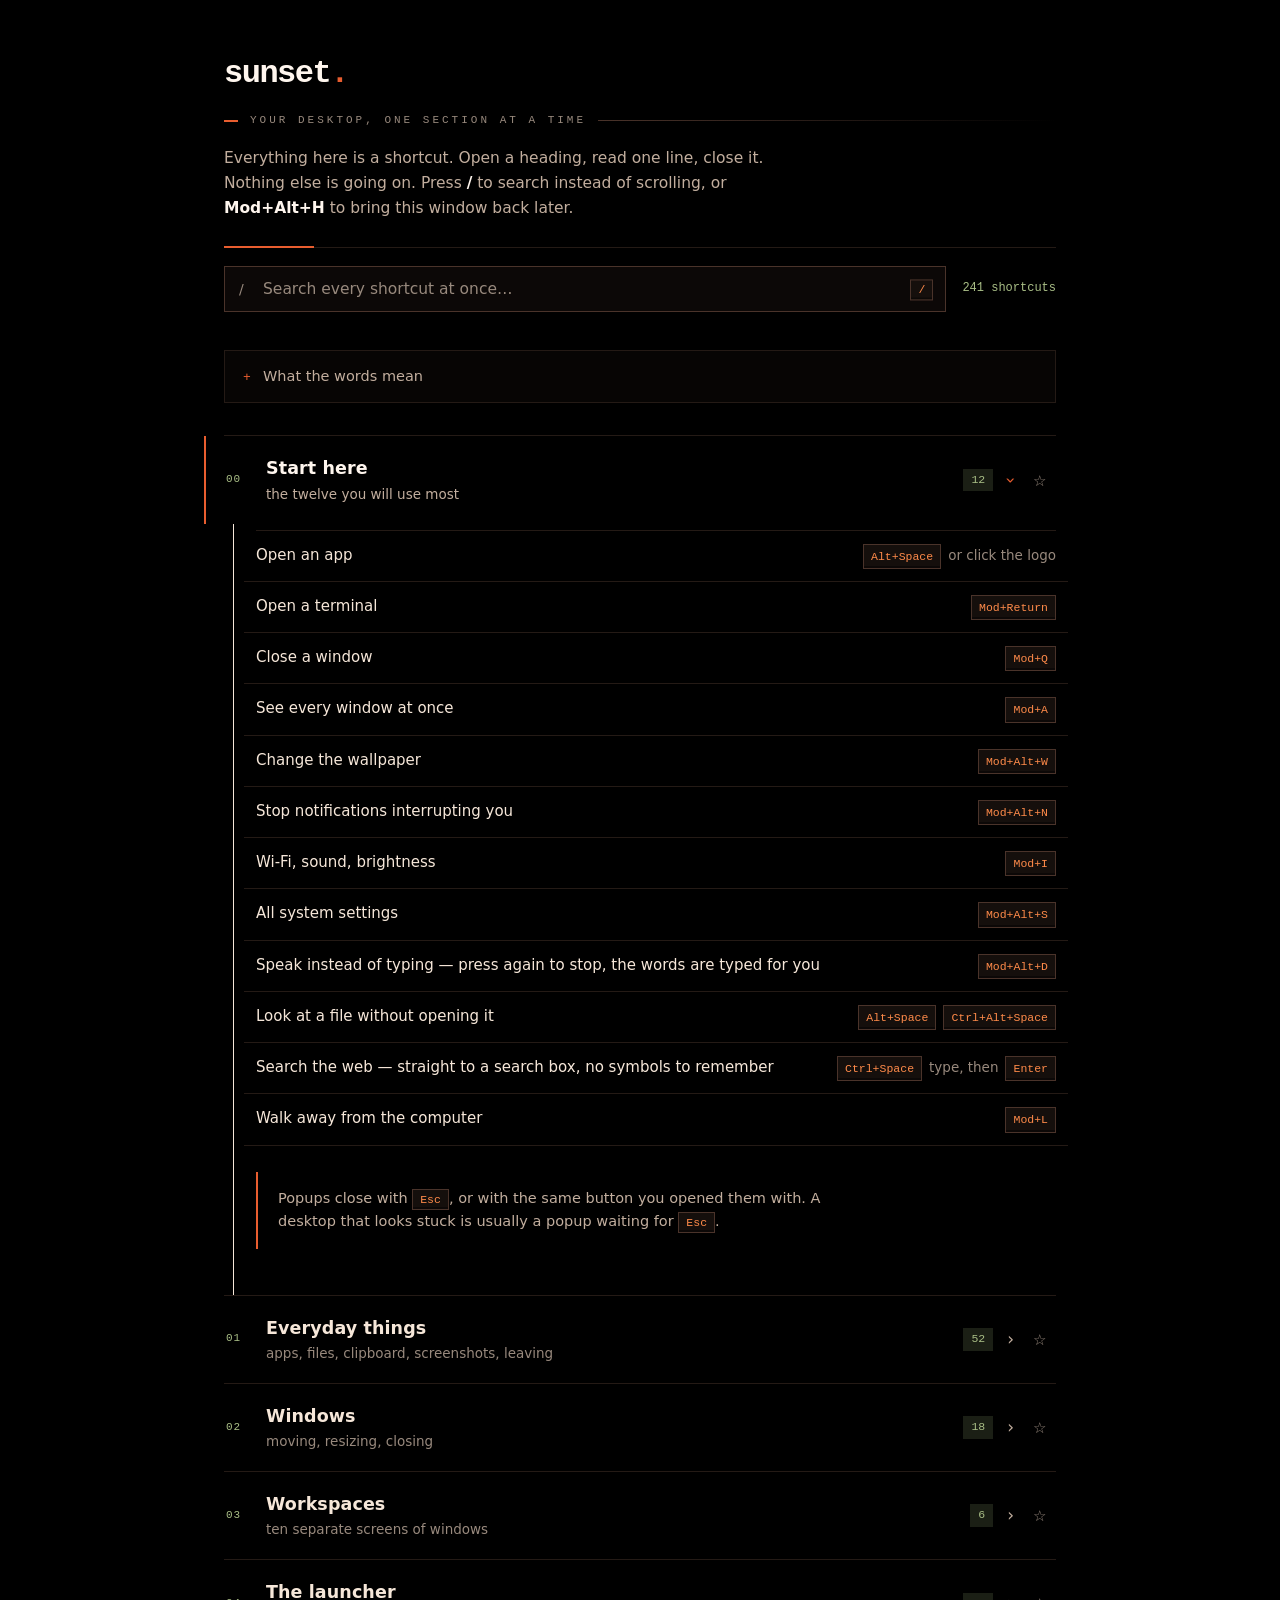
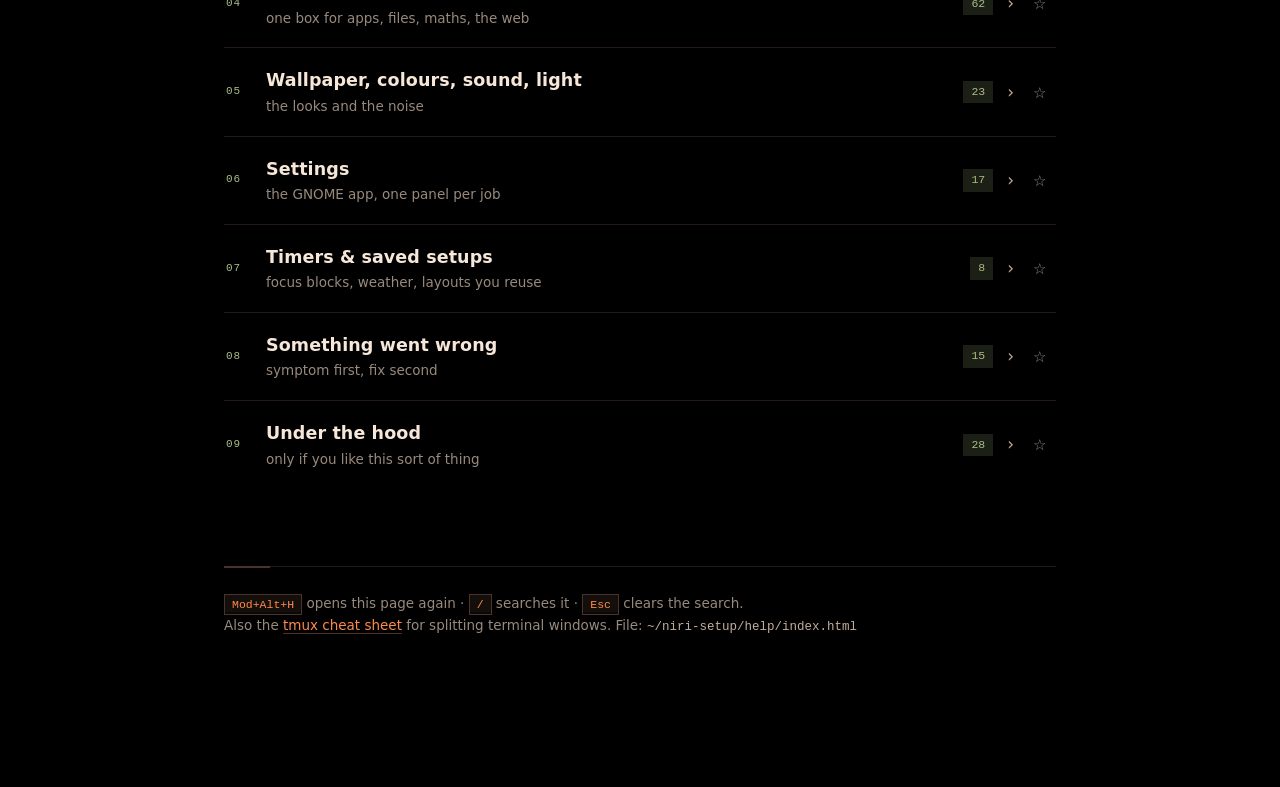
==== commit 43683a8b: "Right-click a launcher row (or F10 / the Menu key) for a menu whose     items follow the row's kind;" ====
--- a/help/index.html
+++ b/help/index.html
@@ -32,7 +32,7 @@
 
   Updated 2026-10-04 to cover the utilities added since it was written:
   voice dictation (whisrs, Mod+Alt+D / Mod+Alt+Shift+D / Mod+Alt+Escape),
-  the launcher Quick Look preview (Ctrl+Space), the screenshot menu's real
+  the launcher Quick Look preview (Ctrl+Alt+Space), the screenshot menu's real
   row list, the Now Playing card as a player AND a downloader (Mod+Alt+M),
   and the launcher's pinned Controls section. Also updated for the
   Config Editor (tune niri itself — gaps, focus ring, animations,
@@ -387,7 +387,7 @@
       <div><dt>Popup</dt><dd>A small panel over the desktop. <kbd>Esc</kbd> closes it.</dd></div>
       <div><dt>Screenshot menu</dt><dd>The one panel holding every capture tool — region, window, screen, scrolling, recording and text extraction. <kbd>Mod+Shift+5</kbd>.</dd></div>
       <div><dt>Dictation</dt><dd>You talk, the words are typed into whatever you were already typing in. Entirely on this machine — no account, no internet. <kbd>Mod+Alt+D</kbd>.</dd></div>
-      <div><dt>Preview</dt><dd>Look at a file without opening it. Inside the launcher, <kbd>Ctrl+Space</kbd>.</dd></div>
+      <div><dt>Preview</dt><dd>Look at a file without opening it. Inside the launcher, <kbd>Ctrl+Alt+Space</kbd>.</dd></div>
       <div><dt>Now Playing</dt><dd>The music card under the bar — what is playing, plus a player for your own <code>~/Music</code>. <kbd>Mod+Alt+M</kbd>.</dd></div>
     </div>
   </details>
@@ -401,9 +401,9 @@
         <span class="sec-num">00</span>
         <span class="sec-main">
           <span class="sec-title">Start here</span>
-          <span class="sec-hint">the eleven you will use most</span>
+          <span class="sec-hint">the twelve you will use most</span>
         </span>
-        <span class="sec-meta"><span class="sec-count"><span class="n">11</span></span><span class="chev">&#8250;</span></span>
+        <span class="sec-meta"><span class="sec-count"><span class="n">12</span></span><span class="chev">&#8250;</span></span>
           <button class="star" type="button" aria-pressed="false" aria-label="Save this section" title="Save this section">&#9734;</button>
       </summary>
       <div class="sec-body">
@@ -417,7 +417,8 @@
           <div class="row"><span class="desc">Wi-Fi, sound, brightness</span><span class="keys"><kbd>Mod+I</kbd></span></div>
           <div class="row"><span class="desc">All system settings</span><span class="keys"><kbd>Mod+Alt+S</kbd></span></div>
           <div class="row"><span class="desc">Speak instead of typing — press again to stop, the words are typed for you</span><span class="keys"><kbd>Mod+Alt+D</kbd></span></div>
-          <div class="row"><span class="desc">Look at a file without opening it</span><span class="keys"><kbd>Alt+Space</kbd><kbd>Ctrl+Space</kbd></span></div>
+          <div class="row"><span class="desc">Look at a file without opening it</span><span class="keys"><kbd>Alt+Space</kbd><kbd>Ctrl+Alt+Space</kbd></span></div>
+          <div class="row"><span class="desc">Search the web — straight to a search box, no symbols to remember</span><span class="keys"><kbd>Ctrl+Space</kbd><span class="hint">type, then</span><kbd>Enter</kbd></span></div>
           <div class="row"><span class="desc">Walk away from the computer</span><span class="keys"><kbd>Mod+L</kbd></span></div>
         </div>
         <div class="note">Popups close with <kbd>Esc</kbd>, or with the same button you opened them with. A desktop that looks stuck is usually a popup waiting for <kbd>Esc</kbd>.</div>
@@ -628,7 +629,7 @@
           <span class="sec-title">The launcher</span>
           <span class="sec-hint">one box for apps, files, maths, the web</span>
         </span>
-        <span class="sec-meta"><span class="sec-count"><span class="n">58</span></span><span class="chev">&#8250;</span></span>
+        <span class="sec-meta"><span class="sec-count"><span class="n">59</span></span><span class="chev">&#8250;</span></span>
           <button class="star" type="button" aria-pressed="false" aria-label="Save this section" title="Save this section">&#9734;</button>
       </summary>
       <div class="sec-body">
@@ -651,7 +652,7 @@
 
         <div class="sub">Before you open it</div>
         <div class="rows">
-          <div class="row"><span class="desc">Look at a file without opening it — move with the arrows, close with <kbd>Esc</kbd></span><span class="keys"><kbd>Ctrl+Space</kbd></span></div>
+          <div class="row"><span class="desc">Look at a file without opening it — move with the arrows, close with <kbd>Esc</kbd></span><span class="keys"><kbd>Ctrl+Alt+Space</kbd></span></div>
           <div class="row"><span class="desc">See a picture, a PDF or a text file right here in the launcher</span><span class="keys"><span class="hint">preview pane, beside the list</span></span></div>
           <div class="row"><span class="desc">Audio, video, office documents and fonts</span><span class="keys"><span class="hint">opens the system previewer</span></span></div>
           <div class="row"><span class="desc">Turn through the pages of a PDF</span><span class="keys"><kbd>Ctrl+F</kbd><kbd>Ctrl+R</kbd></span></div>
@@ -680,13 +681,15 @@
           <div class="row"><span class="desc">Drag a file row into a chat or a document</span><span class="keys"><span class="hint">press and drag</span></span></div>
           <div class="row"><span class="desc">Copy a file row — text and pictures copy their contents, anything else copies the path</span><span class="keys"><kbd>Ctrl</kbd><kbd>C</kbd></span></div>
           <div class="row"><span class="desc">Search the web, or jump straight to one site</span><span class="keys"><kbd>@</kbd><span class="hint">then</span><span class="pill">@gh @yt @wiki</span></span></div>
+          <div class="row"><span class="desc">Highlight a site — or one of your saved sites — and go straight to searching <b>it</b>, instead of opening its homepage first</span><span class="keys"><kbd>Ctrl</kbd><kbd>Tab</kbd><span class="hint">then type</span></span></div>
+          <div class="row"><span class="desc">Start already in web search — <kbd>@</kbd> is filled in for you, so you go straight to typing</span><span class="keys"><kbd>Ctrl+Space</kbd><span class="hint">then</span><span class="pill">google weather</span></span></div>
           <div class="row"><span class="desc">Your saved websites</span><span class="keys"><kbd>%</kbd></span></div>
           <div class="row"><span class="desc">Save a site you use often</span><span class="keys"><kbd>@</kbd><span class="hint">then type</span><span class="pill">-bookmark</span></span></div>
           <div class="row"><span class="desc">Write a note without leaving the keyboard</span><span class="keys"><kbd>!</kbd><span class="hint">add milk</span></span></div>
         </div>
 
         <div class="note">
-          <kbd>Enter</kbd> opens · <kbd>Ctrl</kbd><kbd>Enter</kbd> reveals a file in its folder · <kbd>Ctrl</kbd><kbd>C</kbd> copies a file row · <kbd>↑</kbd> <kbd>↓</kbd> move · <kbd>Esc</kbd> closes.
+          <kbd>Enter</kbd> opens · <kbd>Ctrl</kbd><kbd>Enter</kbd> reveals a file in its folder · <kbd>Ctrl</kbd><kbd>T</kbd> opens a terminal there · <kbd>Ctrl</kbd><kbd>C</kbd> copies a file row · <kbd>↑</kbd> <kbd>↓</kbd> move · <kbd>Esc</kbd> closes.
           Typing <kbd>/</kbd> in the middle of your words switches to file search without starting over.
         </div>
 
@@ -707,7 +710,12 @@
               <div class="row"><span class="desc">See them all at once</span><span class="keys"><kbd>@</kbd><span class="hint">on its own</span></span></div>
               <div class="row"><span class="desc">Something not on the list — a pasted link opens it, anything else searches DuckDuckGo</span><span class="keys"><span class="pill">@ https://… &nbsp;·&nbsp; @ a question</span></span></div>
             </div>
-            <p><b>Saving a site.</b> Add <span class="pill">-bookmark</span> to the end and press <kbd>Enter</kbd> instead of opening it. It works with a plain link, with a site shortcut, and with a search you have typed.</p>
+            <p><b>Searching one site.</b> Highlight any site in the list and press <kbd>Ctrl</kbd><kbd>Tab</kbd>: its shortcut is filled in for you with a space after it, so you type your words and press <kbd>Enter</kbd> — no need to remember which shortcut goes with which site. It works the same way on your saved sites, so a bookmark of your favourite site searches it too. <kbd>Ctrl</kbd><kbd>Shift</kbd><kbd>Tab</kbd> does the same thing.</p>
+              <div class="rows">
+                <div class="row"><span class="desc">Fill in the highlighted site so you can search it</span><span class="keys"><kbd>@</kbd><span class="hint">highlight a site</span><kbd>Ctrl+Tab</kbd><span class="hint">then type</span></span></div>
+                <div class="row"><span class="desc">Same thing for a site you saved</span><span class="keys"><kbd>%</kbd><span class="hint">highlight it</span><kbd>Ctrl+Tab</kbd></span></div>
+              </div>
+              <p><b>Saving a site.</b> Add <span class="pill">-bookmark</span> to the end and press <kbd>Enter</kbd> instead of opening it. It works with a plain link, with a site shortcut, and with a search you have typed.</p>
             <div class="rows">
               <div class="row"><span class="desc">Save a site without opening it</span><span class="keys"><span class="pill">@ github.com -bookmark</span></span></div>
               <div class="row"><span class="desc">Save a search you have already typed</span><span class="keys"><span class="pill">@dd how to tile windows -bookmark</span></span></div>
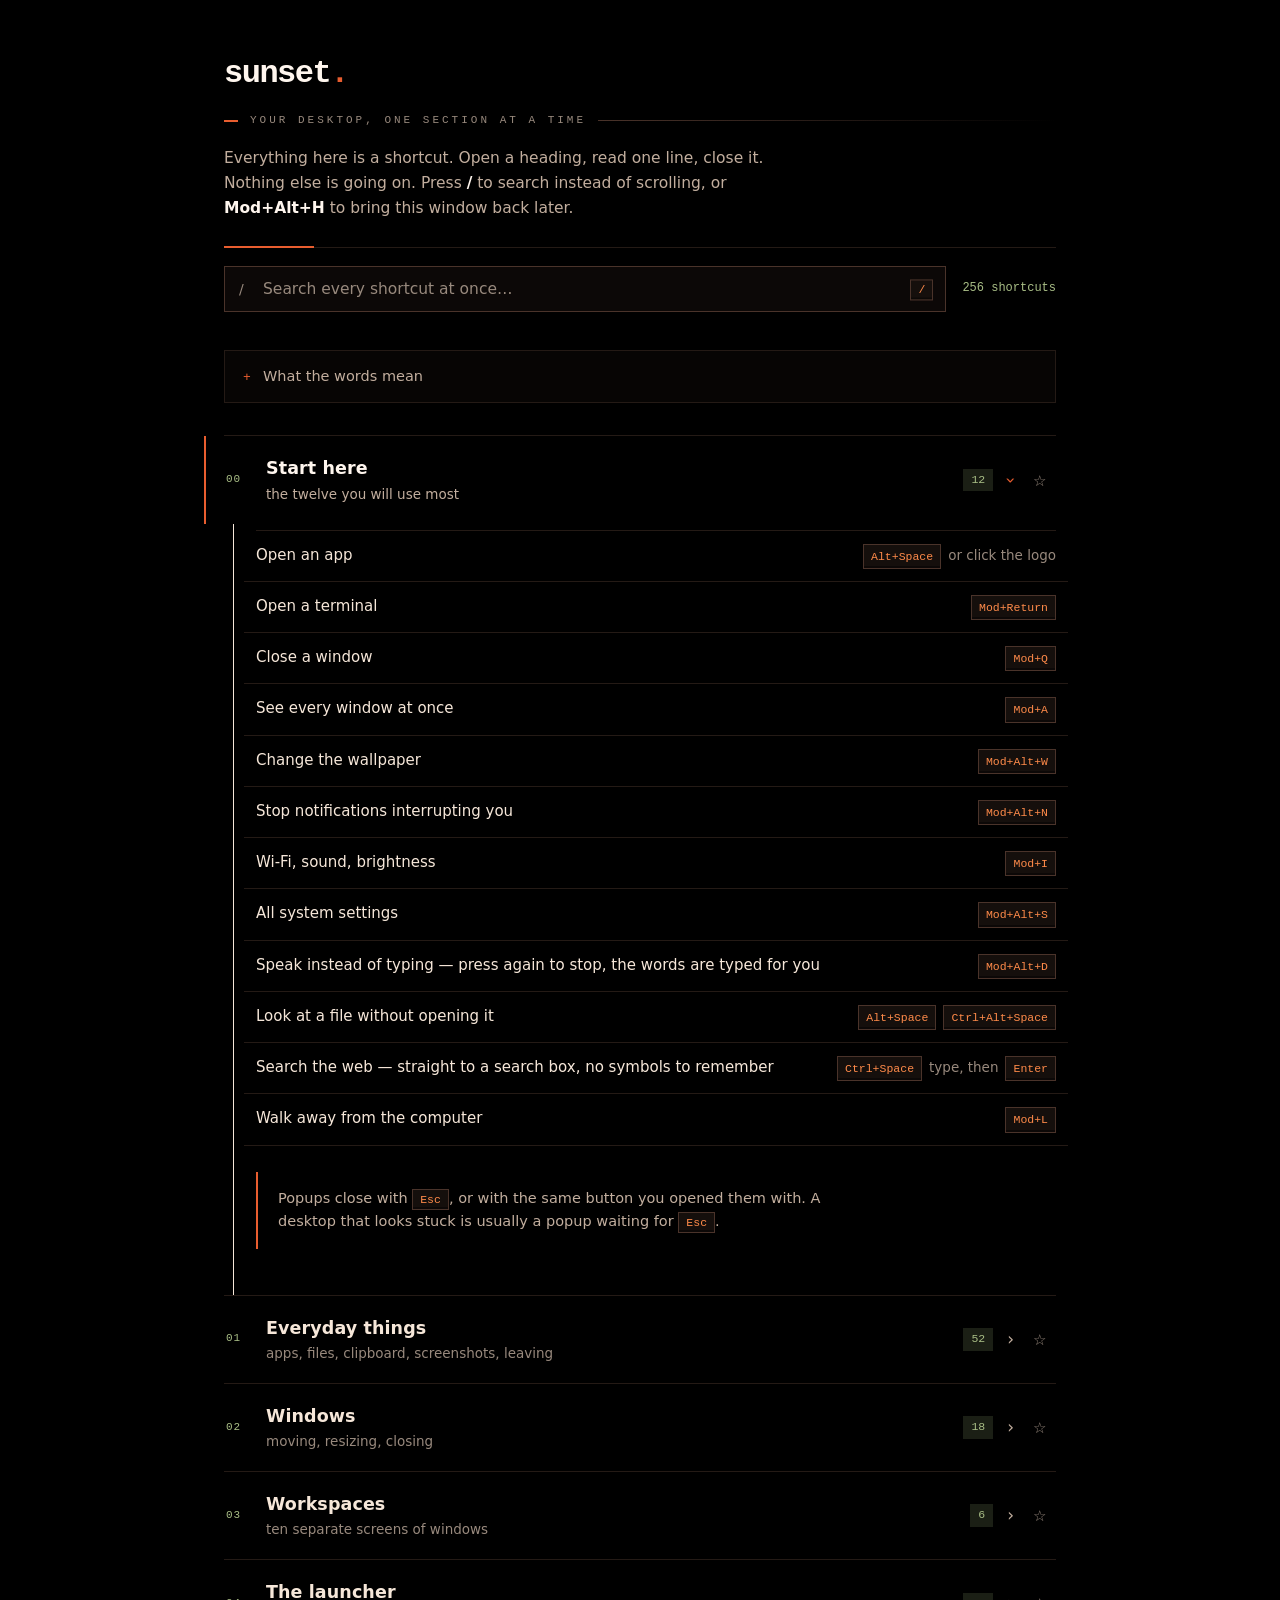
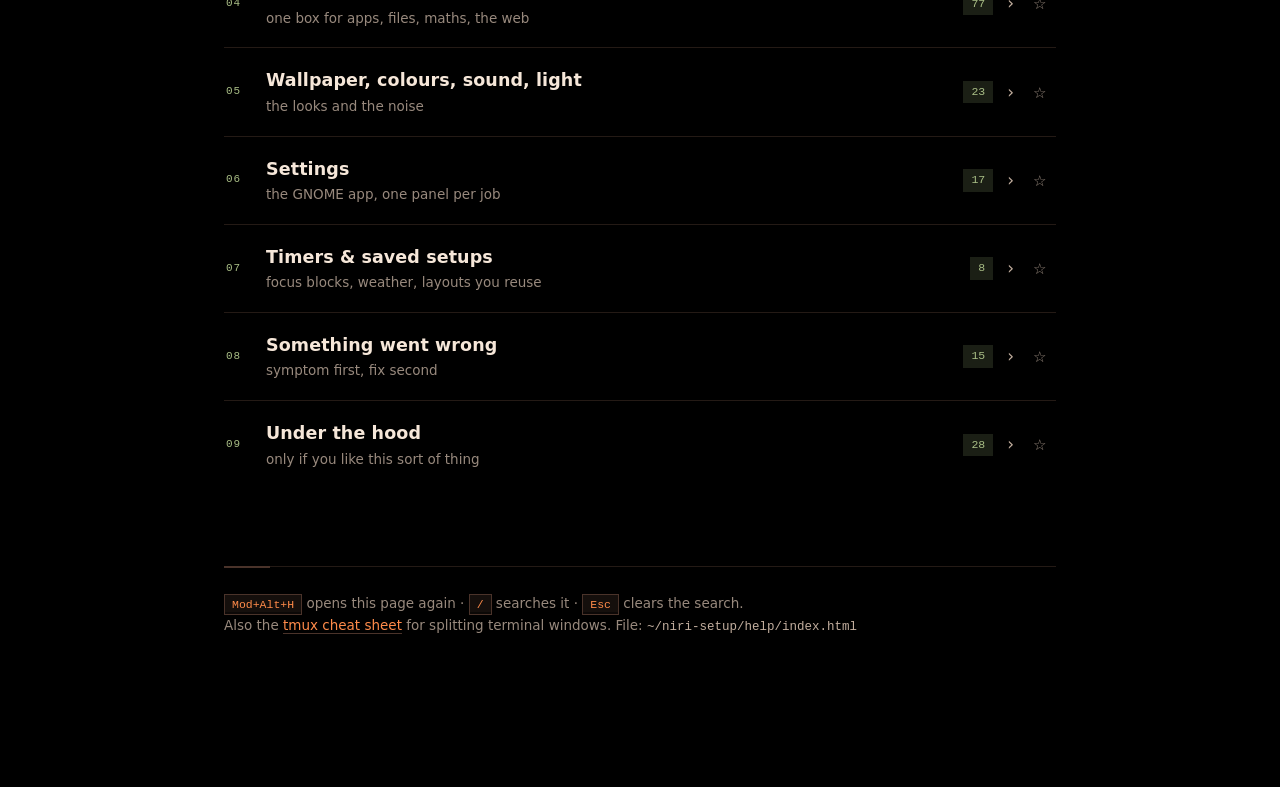
==== commit 91f1edf8: "more changes" ====
--- a/help/index.html
+++ b/help/index.html
@@ -629,7 +629,7 @@
           <span class="sec-title">The launcher</span>
           <span class="sec-hint">one box for apps, files, maths, the web</span>
         </span>
-        <span class="sec-meta"><span class="sec-count"><span class="n">59</span></span><span class="chev">&#8250;</span></span>
+        <span class="sec-meta"><span class="sec-count"><span class="n">77</span></span><span class="chev">&#8250;</span></span>
           <button class="star" type="button" aria-pressed="false" aria-label="Save this section" title="Save this section">&#9734;</button>
       </summary>
       <div class="sec-body">
@@ -706,7 +706,6 @@
               <div class="row"><span class="desc">Stack Overflow</span><span class="keys"><span class="pill">@so @stackoverflow</span></span></div>
               <div class="row"><span class="desc">Reddit</span><span class="keys"><span class="pill">@r @reddit</span></span></div>
               <div class="row"><span class="desc">Maps</span><span class="keys"><span class="pill">@maps @gmaps</span></span></div>
-              <div class="row"><span class="desc">Anime, sorted by popularity</span><span class="keys"><span class="pill">@miruro @anime</span></span></div>
               <div class="row"><span class="desc">See them all at once</span><span class="keys"><kbd>@</kbd><span class="hint">on its own</span></span></div>
               <div class="row"><span class="desc">Something not on the list — a pasted link opens it, anything else searches DuckDuckGo</span><span class="keys"><span class="pill">@ https://… &nbsp;·&nbsp; @ a question</span></span></div>
             </div>
@@ -734,6 +733,36 @@
               <div class="row"><span class="desc">The same thing, found by name</span><span class="keys"><kbd>Alt+Space</kbd><span class="hint">then</span><span class="pill">Import Bookmarks</span></span></div>
             </div>
             <p>The import only ever <b>adds</b>. Run it again after bookmarking something new in the browser and only the new ones arrive — anything you renamed, reordered or deleted in the launcher is left alone, and a bookmark you deleted there is never brought back. See <a href="#tech">Under the hood</a> for what it reads.</p>
+          </div>
+
+          <div class="sub">The right-click menu</div>
+          <div class="rows">
+            <div class="row"><span class="desc">Open the menu for whatever is highlighted</span><span class="keys"><kbd>F10</kbd><span class="hint">or</span><kbd>Menu</kbd><span class="hint">or right-click</span></span></div>
+            <div class="row"><span class="desc">Right-clicking the search box, or the empty space under the list, gives the help menu instead</span><span class="keys"><span class="hint">what every symbol means</span></span></div>
+            <div class="row"><span class="desc">On an app or a file</span><span class="keys"><span class="hint">Preview · Reveal · Terminal · Copy · Pin</span></span></div>
+            <div class="row"><span class="desc">On a saved site</span><span class="keys"><span class="hint">the same, plus Search this site</span></span></div>
+            <div class="row"><span class="desc">On a bookmark</span><span class="keys"><span class="hint">the same, plus Rename · Delete</span></span></div>
+            <div class="row"><span class="desc">Every item shows its keyboard twin on the right — so you learn the key, not the mouse path</span><span class="keys"><kbd>Enter</kbd><kbd>Ctrl+Enter</kbd><kbd>Ctrl+T</kbd><kbd>Ctrl+C</kbd></span></div>
+            <div class="row"><span class="desc">A row is never offered something it cannot do — a folder with no real path gets no Terminal or Copy</span><span class="keys"><span class="hint">nothing dead</span></span></div>
+          </div>
+          <p><b>Not <kbd>;</kbd>.</b> That is already the <b>Modes</b> prefix — <span class="pill">;</span> on its own lists every mode — so it cannot also open this menu. <kbd>F10</kbd> was unused, so it needed no new desktop shortcut and works whether your cursor is in the search box or on the list. <kbd>Esc</kbd> closes the menu and hands the keyboard straight back to the search box.</p>
+
+          <div class="sub">Pinning</div>
+          <div class="rows">
+            <div class="row"><span class="desc">Pin the highlighted row to the top</span><span class="keys"><span class="hint">menu → <b>Pin to top</b></span></span></div>
+            <div class="row"><span class="desc">Take it off again — the label changes to <b>Unpin from top</b> once it is pinned</span><span class="keys"><span class="hint">same menu</span></span></div>
+            <div class="row"><span class="desc">Pinned rows sit in their own section above the controls, and are still there tomorrow</span><span class="keys"><span class="hint">shown with nothing typed</span></span></div>
+            <div class="row"><span class="desc">Pinning copies, it does not move — the Applications list stays complete and alphabetical</span><span class="keys"><span class="hint">nothing disappears</span></span></div>
+            <div class="row"><span class="desc">Type anything and the pinned block goes away, so a search never shows the same app twice</span><span class="keys"><span class="hint">no duplicates</span></span></div>
+            <div class="row"><span class="desc">Pin an app and its extra rows come with it</span><span class="keys"><span class="hint">one pin, the whole group</span></span></div>
+            <div class="row"><span class="desc">Where they are kept</span><span class="keys"><span class="pill">~/.local/share/niri-setup/launcher-pins.json</span></span></div>
+          </div>
+          <p>Uninstall an app and its pin quietly disappears the next time you open the launcher, instead of leaving a row that can never be opened.</p>
+
+          <div class="sub">Opening a terminal where the file is</div>
+          <div class="rows">
+            <div class="row"><span class="desc">Open a terminal already sitting in that folder, so you can rename, move or delete it</span><span class="keys"><kbd>Ctrl</kbd><kbd>T</kbd></span></div>
+            <div class="row"><span class="desc">Highlight a folder and it opens there; highlight a file and it opens in the folder holding it</span><span class="keys"><span class="hint">the obvious place either way</span></span></div>
           </div>
         </details>
 
